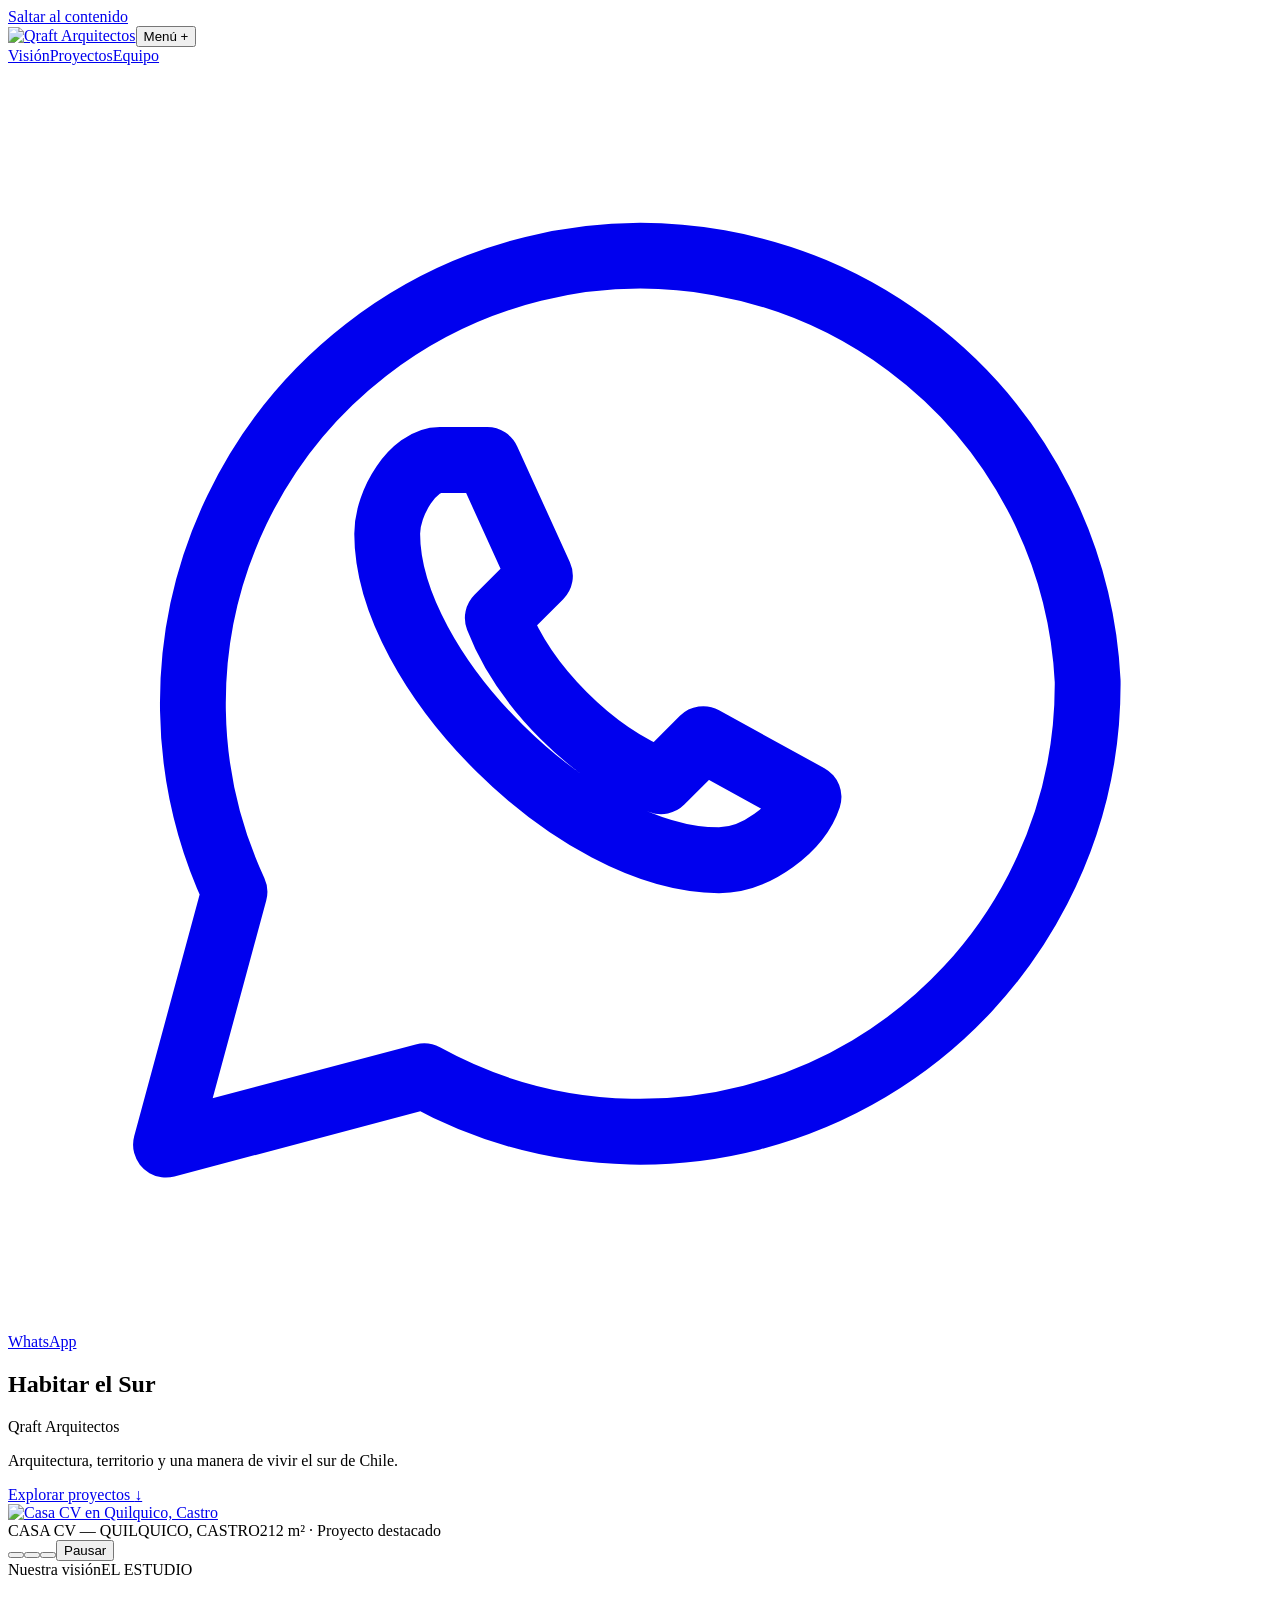
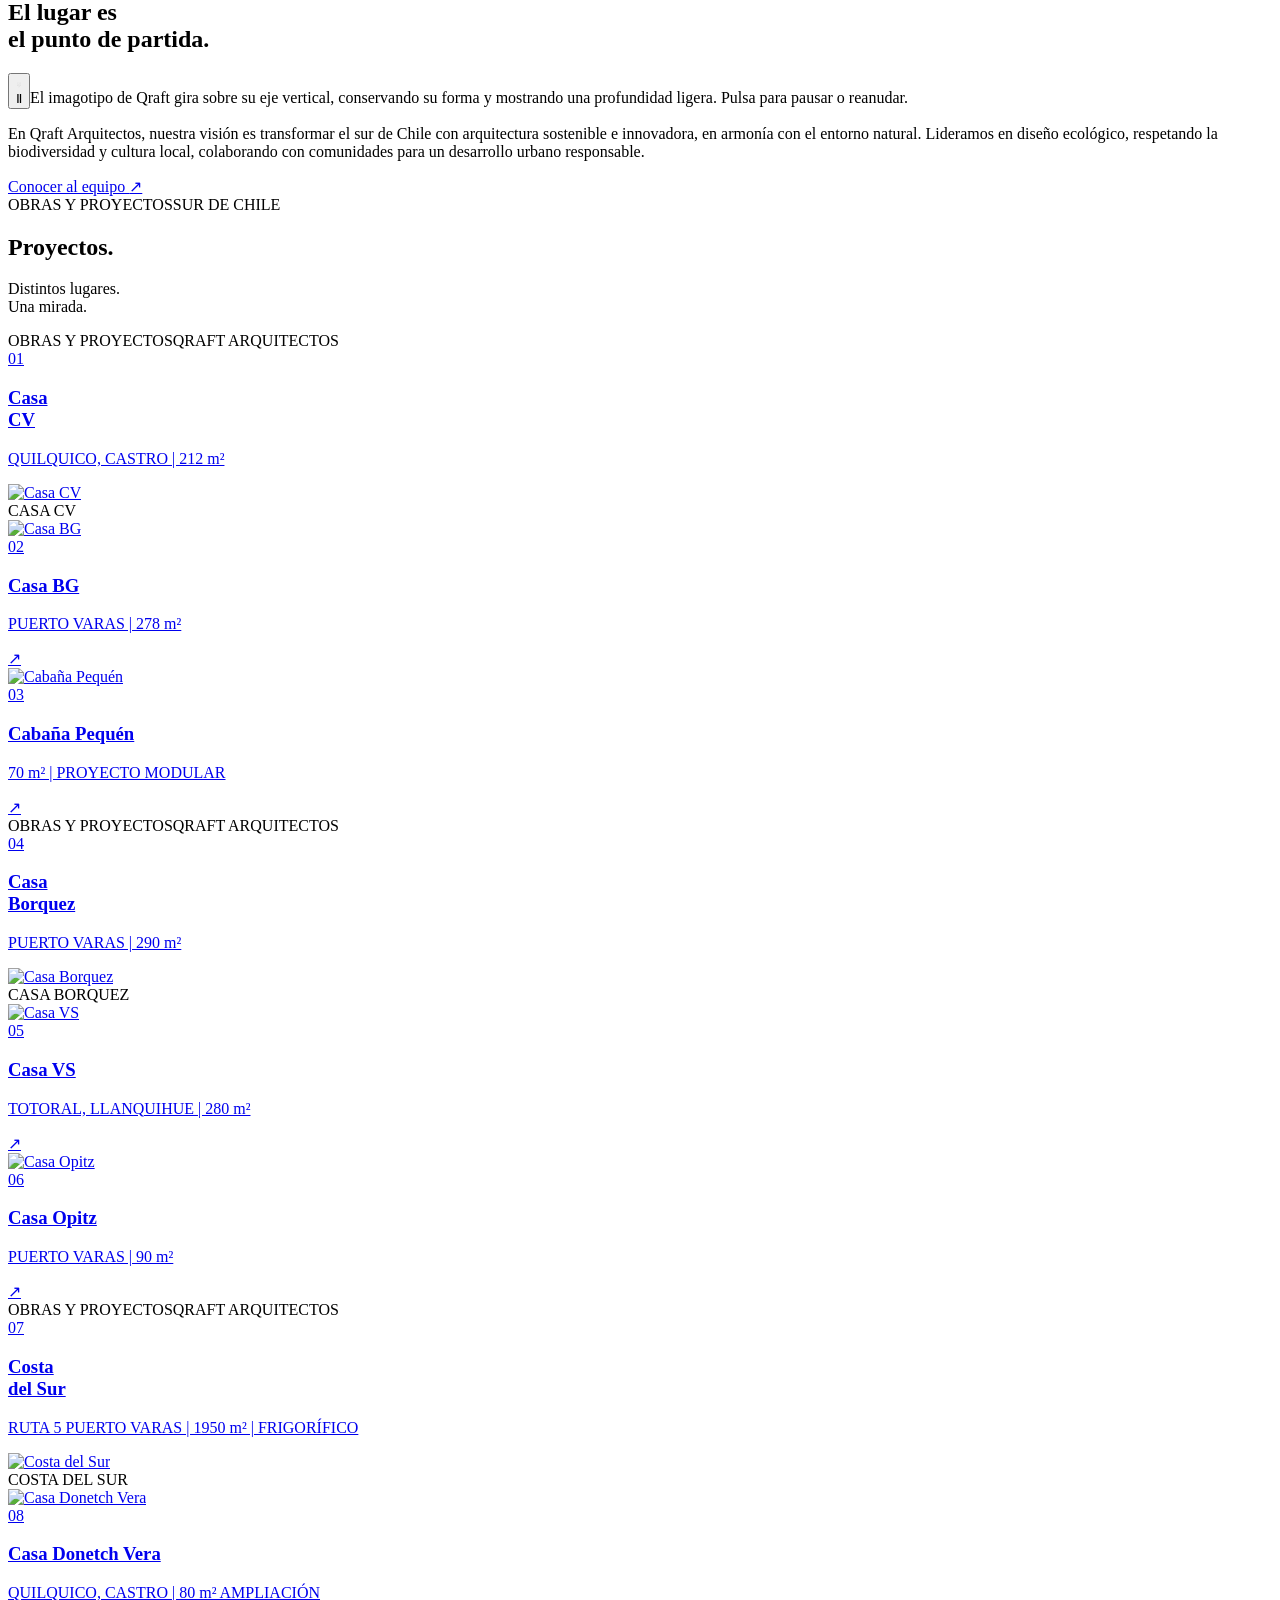
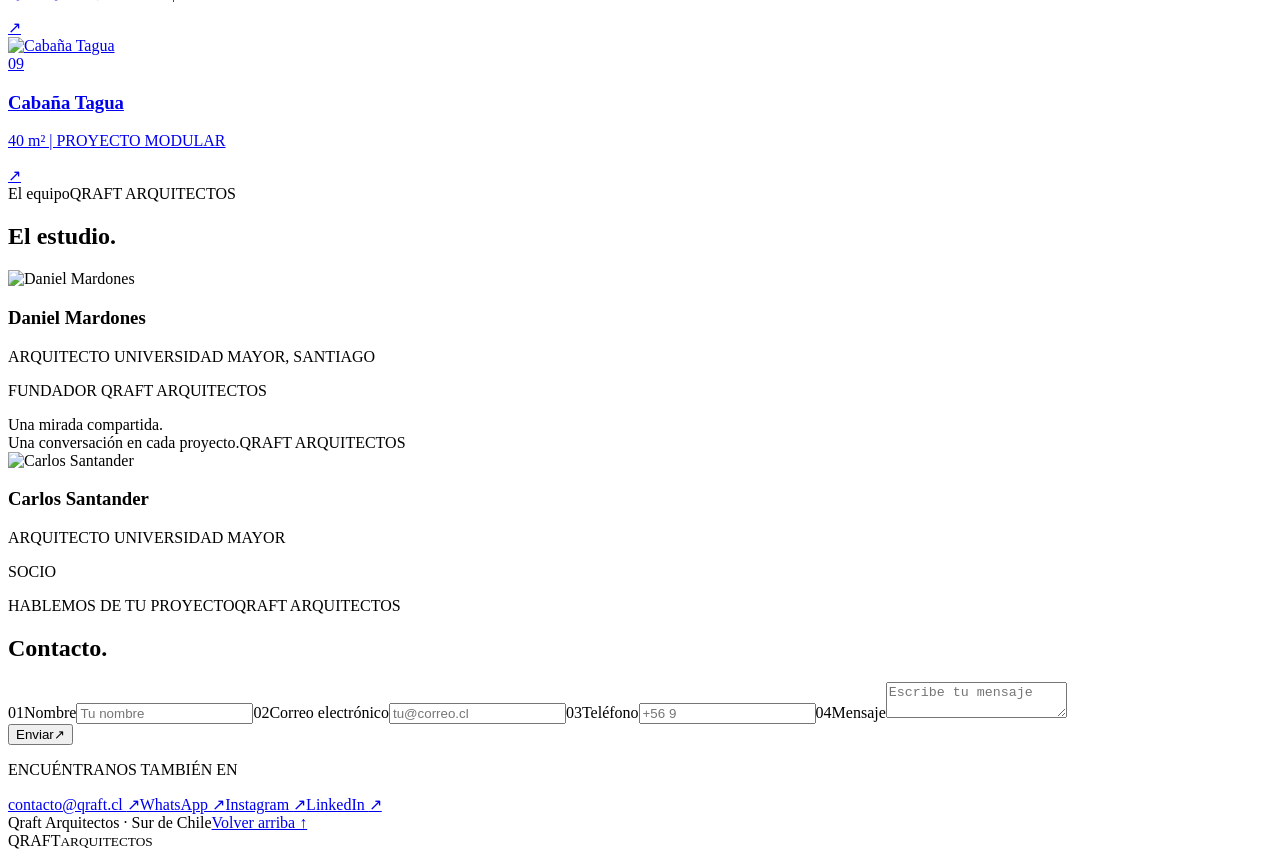
==== index.html @ a36032ec "Add files via upload" ====
<!doctype html><html lang="es" id="top"><head><meta charset="utf-8"><meta name="viewport" content="width=device-width,initial-scale=1"><meta name="description" content="Qraft Arquitectos. Proyectos de arquitectura en el sur de Chile."><title>Habitar el sur · Qraft Arquitectos</title><link rel="stylesheet" href="assets/css/base-da583eb2c0.css"><link rel="stylesheet" href="assets/css/portada-3d906241b1.css"><link rel="stylesheet" href="assets/css/layout-5ab9332de9.css"><link rel="stylesheet" href="assets/css/contacto-383570dfff.css"><link rel="stylesheet" href="assets/css/header-0db5e87b37.css"></head><body class="editorial-home"><a class="skip" href="#main">Saltar al contenido</a><header class="header"><a class="brand" href="index.html" aria-label="Qraft Arquitectos · Inicio"><img src="assets/images/qraft-arquitectos-26c0fdaafe.svg" alt="Qraft Arquitectos" width="4000" height="1065"></a><button class="menu-button" type="button" aria-expanded="false" aria-controls="main-nav">Menú +</button><nav id="main-nav" aria-label="Navegación principal"><a href="#vision">Visión</a><a href="#proyectos">Proyectos</a><a href="#equipo">Equipo</a><a class="nav-contact nav-whatsapp" href="https://wa.me/56998165445" aria-label="WhatsApp de Qraft Arquitectos"><svg viewBox="0 0 24 24" fill="none" stroke="currentColor" stroke-width="1.25" stroke-linecap="round" stroke-linejoin="round" aria-hidden="true" focusable="false"><path d="M20.5 11.7a8.5 8.5 0 0 1-12.6 7.5L3 20.5l1.3-4.8A8.5 8.5 0 1 1 20.5 11.7Z"/><path d="M8.2 7.5c-.5 0-1 .8-1 1.4 0 2.6 3.6 6.2 6.3 6.2.7 0 1.5-.6 1.7-1.2l-2-1.1-.8.8c-1.3-.5-2.6-1.8-3.1-3.1l.8-.8-1-2.2Z"/></svg><span>WhatsApp</span></a></nav></header><main id="main"><section class="hero"><div class="cover-grid"><h1 class="cover-heading">Habitar el Sur</h1><div class="cover-note"><div><span class="micro">Qraft Arquitectos</span><p>Arquitectura, territorio y una manera de vivir el sur de Chile.</p><a class="editorial-link" href="#proyectos">Explorar proyectos <span aria-hidden="true">↓</span></a></div></div><a class="cover-picture" href="casa-cv.html" aria-label="Ver Casa CV"><img src="assets/images/casa-cv-en-quilquico-castro-296b283d68.jpg" alt="Casa CV en Quilquico, Castro" width="1672" height="941"></a><div class="cover-caption"><span class="micro">CASA CV — QUILQUICO, CASTRO</span><span class="location">212 m² · Proyecto destacado</span><div class="cover-controls" role="group" aria-label="Casas destacadas"><button type="button" class="cover-select" aria-label="Mostrar Casa CV" aria-current="true"></button><button type="button" class="cover-select" aria-label="Mostrar Casa BG" aria-current="false"></button><button type="button" class="cover-select" aria-label="Mostrar Casa Borquez" aria-current="false"></button><button type="button" class="cover-pause" aria-label="Pausar o reanudar rotación de casas" aria-pressed="false">Pausar</button></div></div></div></section><section class="vision" id="vision"><div class="chapter-line micro"><span>Nuestra visión</span><span>EL ESTUDIO</span></div><h2>El lugar es<br>el punto de partida.</h2><div class="vision-essay"><button class="vision-glyph animated-mark" id="simbolo-vivo" type="button" aria-label="Pausar animación del símbolo de Qraft" aria-pressed="false" aria-describedby="living-mark-description" title="Pausar animación"><svg class="living-symbol" viewBox="-60 -60 120 120" fill="none" stroke="currentColor" stroke-width=".55" stroke-linecap="round" stroke-linejoin="round" aria-hidden="true" focusable="false"><path class="morph-line" d="M-28 -42L28 -42"/><path class="morph-line" d="M28 -42L28 14"/><path class="morph-line" d="M28 14L-28 14"/><path class="morph-line" d="M-28 14L-28 -42"/><path class="morph-line" d="M-28 14L28 -42"/><path class="morph-line" d="M0 -14L0 42"/><path class="morph-line" d="M0 42L28 14"/></svg><span class="mark-control-hint" aria-hidden="true">Ⅱ</span></button><span class="sr-only" id="living-mark-description">El imagotipo de Qraft gira sobre su eje vertical, conservando su forma y mostrando una profundidad ligera. Pulsa para pausar o reanudar.</span><div class="vision-body"><p>En Qraft Arquitectos, nuestra visión es transformar el sur de Chile con arquitectura sostenible e innovadora, en armonía con el entorno natural. Lideramos en diseño ecológico, respetando la biodiversidad y cultura local, colaborando con comunidades para un desarrollo urbano responsable.</p><a class="editorial-link" href="#equipo">Conocer al equipo <span aria-hidden="true">↗</span></a></div></div></section><section class="projects" id="proyectos"><div class="projects-masthead"><div class="micro"><span>OBRAS Y PROYECTOS</span><span>SUR DE CHILE</span></div><h2>Proyectos.</h2><p>Distintos lugares.<br>Una mirada.</p></div><article class="work-cover " id="obra-casa-cv"><div class="work-running micro"><span>OBRAS Y PROYECTOS</span><span>QRAFT ARQUITECTOS</span></div><a class="work-cover-link" href="casa-cv.html" aria-label="Ver Casa CV"><div class="work-cover-title"><span class="work-no">01</span><h3>Casa <br>CV</h3><p class="work-meta">QUILQUICO, CASTRO | 212 m²</p></div><div class="work-cover-media"><img src="assets/images/casa-cv-en-quilquico-castro-296b283d68.jpg" alt="Casa CV" loading="lazy" width="1672" height="941"></div></a><div class="work-bottom"><span>CASA CV</span></div></article><div class="work-pair"><a class="work-card" href="casa-bg.html" aria-label="Ver Casa BG"><div class="work-card-photo"><img src="assets/images/casa-bg-ac6defde51.jpg" alt="Casa BG" loading="lazy" width="1672" height="941"></div><div class="work-card-caption"><span class="work-no">02</span><div><h3>Casa BG</h3><p class="work-meta">PUERTO VARAS | 278 m²</p></div><span class="small-arrow" aria-hidden="true">↗</span></div></a><a class="work-card" href="cabana-pequen.html" aria-label="Ver Cabaña Pequén"><div class="work-card-photo"><img src="assets/images/cabana-pequen-5a99ea3101.jpg" alt="Cabaña Pequén" loading="lazy" width="1672" height="941"></div><div class="work-card-caption"><span class="work-no">03</span><div><h3>Cabaña Pequén</h3><p class="work-meta">70 m² | PROYECTO MODULAR</p></div><span class="small-arrow" aria-hidden="true">↗</span></div></a></div><article class="work-cover blue" id="obra-casa-borquez"><div class="work-running micro"><span>OBRAS Y PROYECTOS</span><span>QRAFT ARQUITECTOS</span></div><a class="work-cover-link" href="casa-borquez.html" aria-label="Ver Casa Borquez"><div class="work-cover-title"><span class="work-no">04</span><h3>Casa <br>Borquez</h3><p class="work-meta">PUERTO VARAS | 290 m²</p></div><div class="work-cover-media"><img src="assets/images/casa-borquez-312e8eab82.png" alt="Casa Borquez" loading="lazy" width="1672" height="941"></div></a><div class="work-bottom"><span>CASA BORQUEZ</span></div></article><div class="work-pair reverse"><a class="work-card" href="casa-vs.html" aria-label="Ver Casa VS"><div class="work-card-photo"><img src="assets/images/casa-vs-7a3cc521cc.jpg" alt="Casa VS" loading="lazy" width="1672" height="941"></div><div class="work-card-caption"><span class="work-no">05</span><div><h3>Casa VS</h3><p class="work-meta">TOTORAL, LLANQUIHUE | 280 m²</p></div><span class="small-arrow" aria-hidden="true">↗</span></div></a><a class="work-card" href="casa-opitz.html" aria-label="Ver Casa Opitz"><div class="work-card-photo"><img src="assets/images/casa-opitz-d2cd58a1c1.jpg" alt="Casa Opitz" loading="lazy" width="1672" height="941"></div><div class="work-card-caption"><span class="work-no">06</span><div><h3>Casa Opitz</h3><p class="work-meta">PUERTO VARAS | 90 m²</p></div><span class="small-arrow" aria-hidden="true">↗</span></div></a></div><article class="work-cover industrial" id="obra-costa-del-sur"><div class="work-running micro"><span>OBRAS Y PROYECTOS</span><span>QRAFT ARQUITECTOS</span></div><a class="work-cover-link" href="costa-del-sur.html" aria-label="Ver Costa del Sur"><div class="work-cover-title"><span class="work-no">07</span><h3>Costa <br>del Sur</h3><p class="work-meta">RUTA 5 PUERTO VARAS | 1950 m² | FRIGORÍFICO</p></div><div class="work-cover-media"><img src="assets/images/costa-del-sur-a62d17e5ae.jpg" alt="Costa del Sur" loading="lazy" width="1672" height="941"></div></a><div class="work-bottom"><span>COSTA DEL SUR</span></div></article><div class="work-pair"><a class="work-card" href="casa-donetch-vera.html" aria-label="Ver Casa Donetch Vera"><div class="work-card-photo"><img src="assets/images/casa-donetch-vera-3a04247f38.jpg" alt="Casa Donetch Vera" loading="lazy" width="1672" height="941"></div><div class="work-card-caption"><span class="work-no">08</span><div><h3>Casa Donetch Vera</h3><p class="work-meta">QUILQUICO, CASTRO | 80 m² AMPLIACIÓN</p></div><span class="small-arrow" aria-hidden="true">↗</span></div></a><a class="work-card" href="cabana-tagua.html" aria-label="Ver Cabaña Tagua"><div class="work-card-photo"><img src="assets/images/cabana-tagua-e24670f966.jpg" alt="Cabaña Tagua" loading="lazy" width="1672" height="941"></div><div class="work-card-caption"><span class="work-no">09</span><div><h3>Cabaña Tagua</h3><p class="work-meta">40 m² | PROYECTO MODULAR</p></div><span class="small-arrow" aria-hidden="true">↗</span></div></a></div></section><section class="team" id="equipo"><div class="chapter-line micro"><span>El equipo</span><span>QRAFT ARQUITECTOS</span></div><h2>El estudio.</h2><div class="team-spread"><article class="person reveal"><img src="assets/images/daniel-mardones-39e5d4b2fd.png" alt="Daniel Mardones" loading="lazy" width="768" height="768"><h3>Daniel Mardones</h3><p>ARQUITECTO UNIVERSIDAD MAYOR, SANTIAGO</p><p class="role">FUNDADOR QRAFT ARQUITECTOS</p></article><div class="team-statement">Una mirada compartida.<br>Una conversación en cada proyecto.<span class="micro">QRAFT ARQUITECTOS</span></div><article class="person reveal"><img src="assets/images/carlos-santander-d909f7f5ba.jpg" alt="Carlos Santander" loading="lazy" width="3840" height="3073"><h3>Carlos Santander</h3><p>ARQUITECTO UNIVERSIDAD MAYOR</p><p class="role">SOCIO</p></article></div></section><section class="contact" id="contacto"><div class="wrap"><div class="contact-top"><span>HABLEMOS DE TU PROYECTO</span><span>QRAFT ARQUITECTOS</span></div><div class="contact-grid"><h2>Contacto.</h2><form aria-label="Contacto"><label for="nombre"><span class="field-number" aria-hidden="true">01</span><span class="field-body">Nombre<input id="nombre" name="nombre" type="text" placeholder="Tu nombre" autocomplete="name" required></span></label><label for="email"><span class="field-number" aria-hidden="true">02</span><span class="field-body">Correo electrónico<input id="email" name="email" type="email" placeholder="tu@correo.cl" autocomplete="email" required></span></label><label for="telefono"><span class="field-number" aria-hidden="true">03</span><span class="field-body">Teléfono<input id="telefono" name="telefono" type="tel" placeholder="+56 9" autocomplete="tel"></span></label><label for="mensaje"><span class="field-number" aria-hidden="true">04</span><span class="field-body">Mensaje<textarea id="mensaje" name="mensaje" placeholder="Escribe tu mensaje" required></textarea></span></label><div class="action"><span class="send-rule" aria-hidden="true"></span><button type="submit"><span>Enviar</span><span aria-hidden="true">↗</span></button></div><p class="form-status" role="status"></p></form><aside class="contact-aside"><p class="aside-label">ENCUÉNTRANOS TAMBIÉN EN</p><nav class="channels" aria-label="Canales de contacto"><a href="mailto:contacto@qraft.cl">contacto@qraft.cl <span aria-hidden="true">↗</span></a><a href="https://wa.me/56998165445">WhatsApp <span aria-hidden="true">↗</span></a><a href="https://instagram.com/qraft_arquitectos/">Instagram <span aria-hidden="true">↗</span></a><a href="https://linkedin.com/in/qraftarquitectos/">LinkedIn <span aria-hidden="true">↗</span></a></nav></aside></div></div></section></main><footer class="footer"><div class="footer-line"><span>Qraft Arquitectos · Sur de Chile</span><a href="#top">Volver arriba ↑</a></div><div class="footer-word" aria-hidden="true">QRAFT<small>ARQUITECTOS</small></div></footer><script src="assets/js/sitio-80e57de233.js"></script><script src="assets/js/imagotipo-1d2755b8b0.js"></script><script src="assets/js/portada-c53b799c7f.js"></script><script src="assets/js/scroll-proyectos-39c7907552.js"></script><script src="assets/js/header-da12762636.js"></script></body></html>
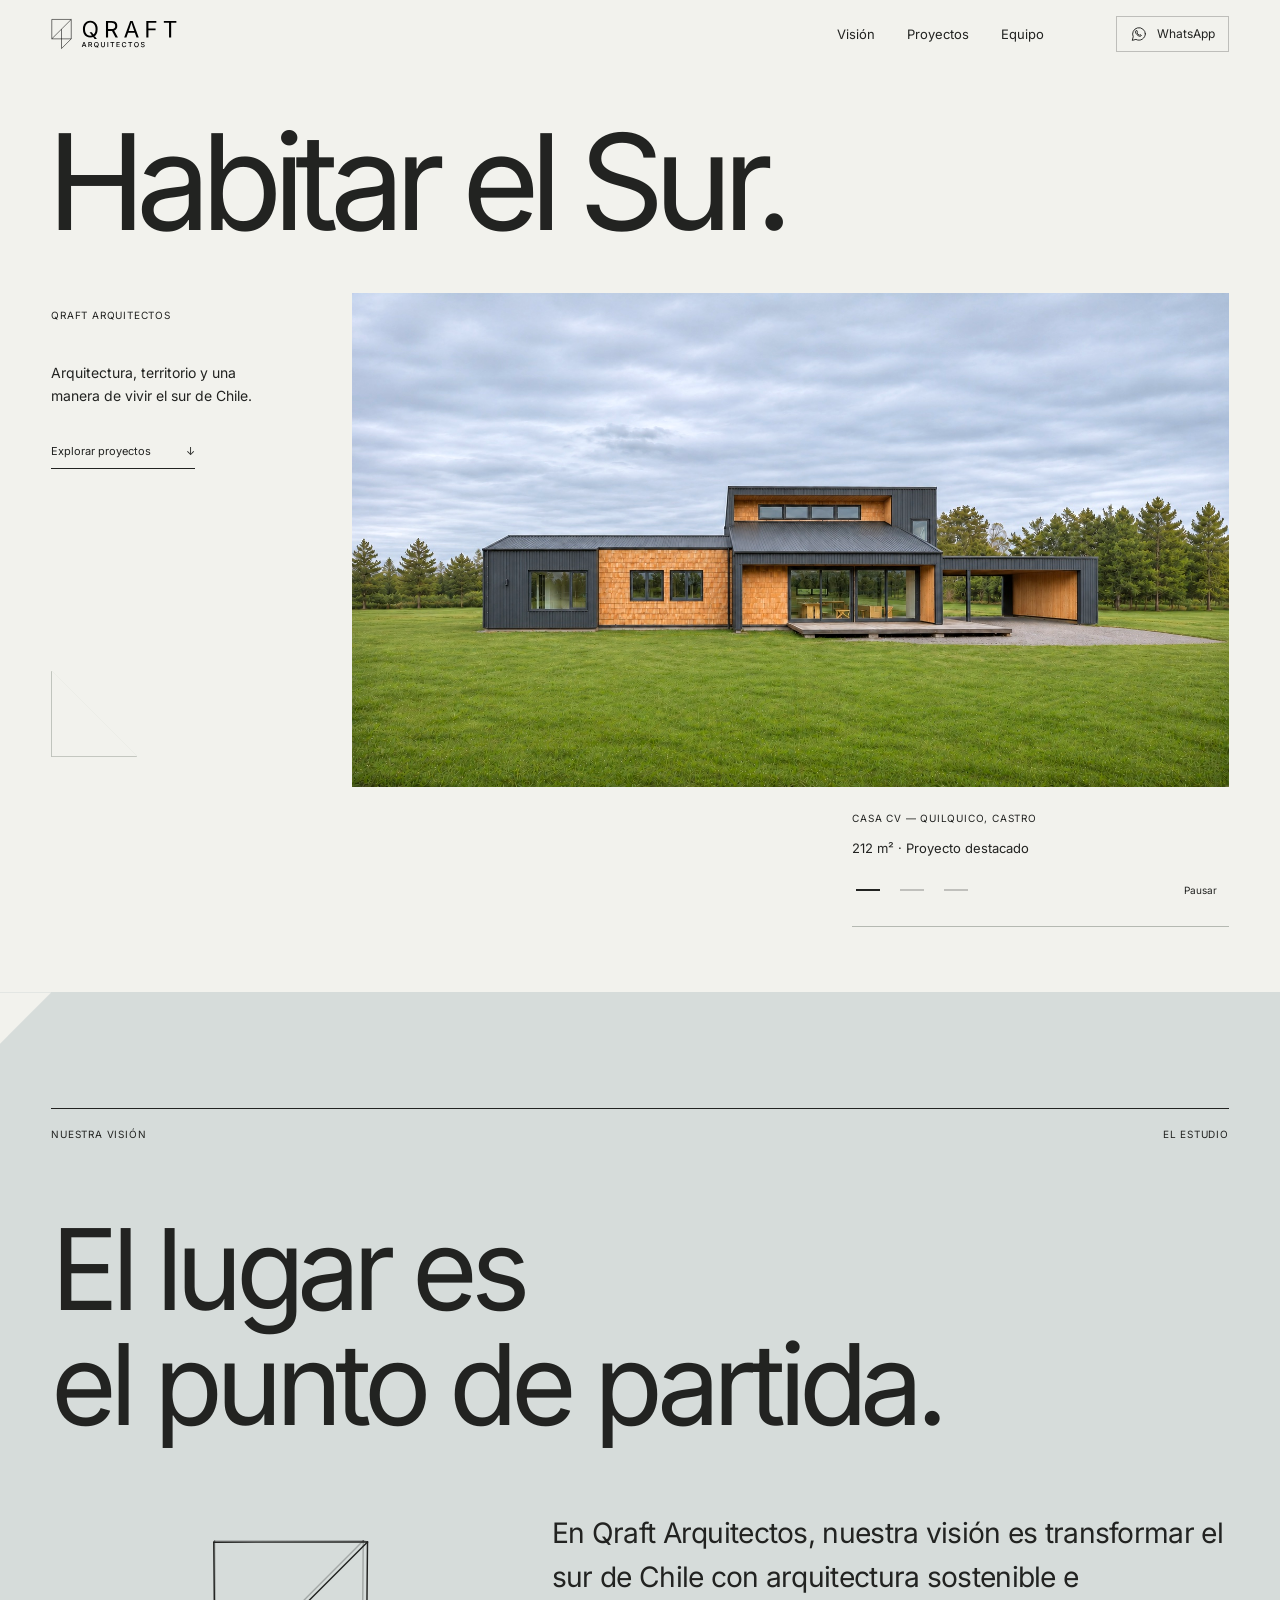
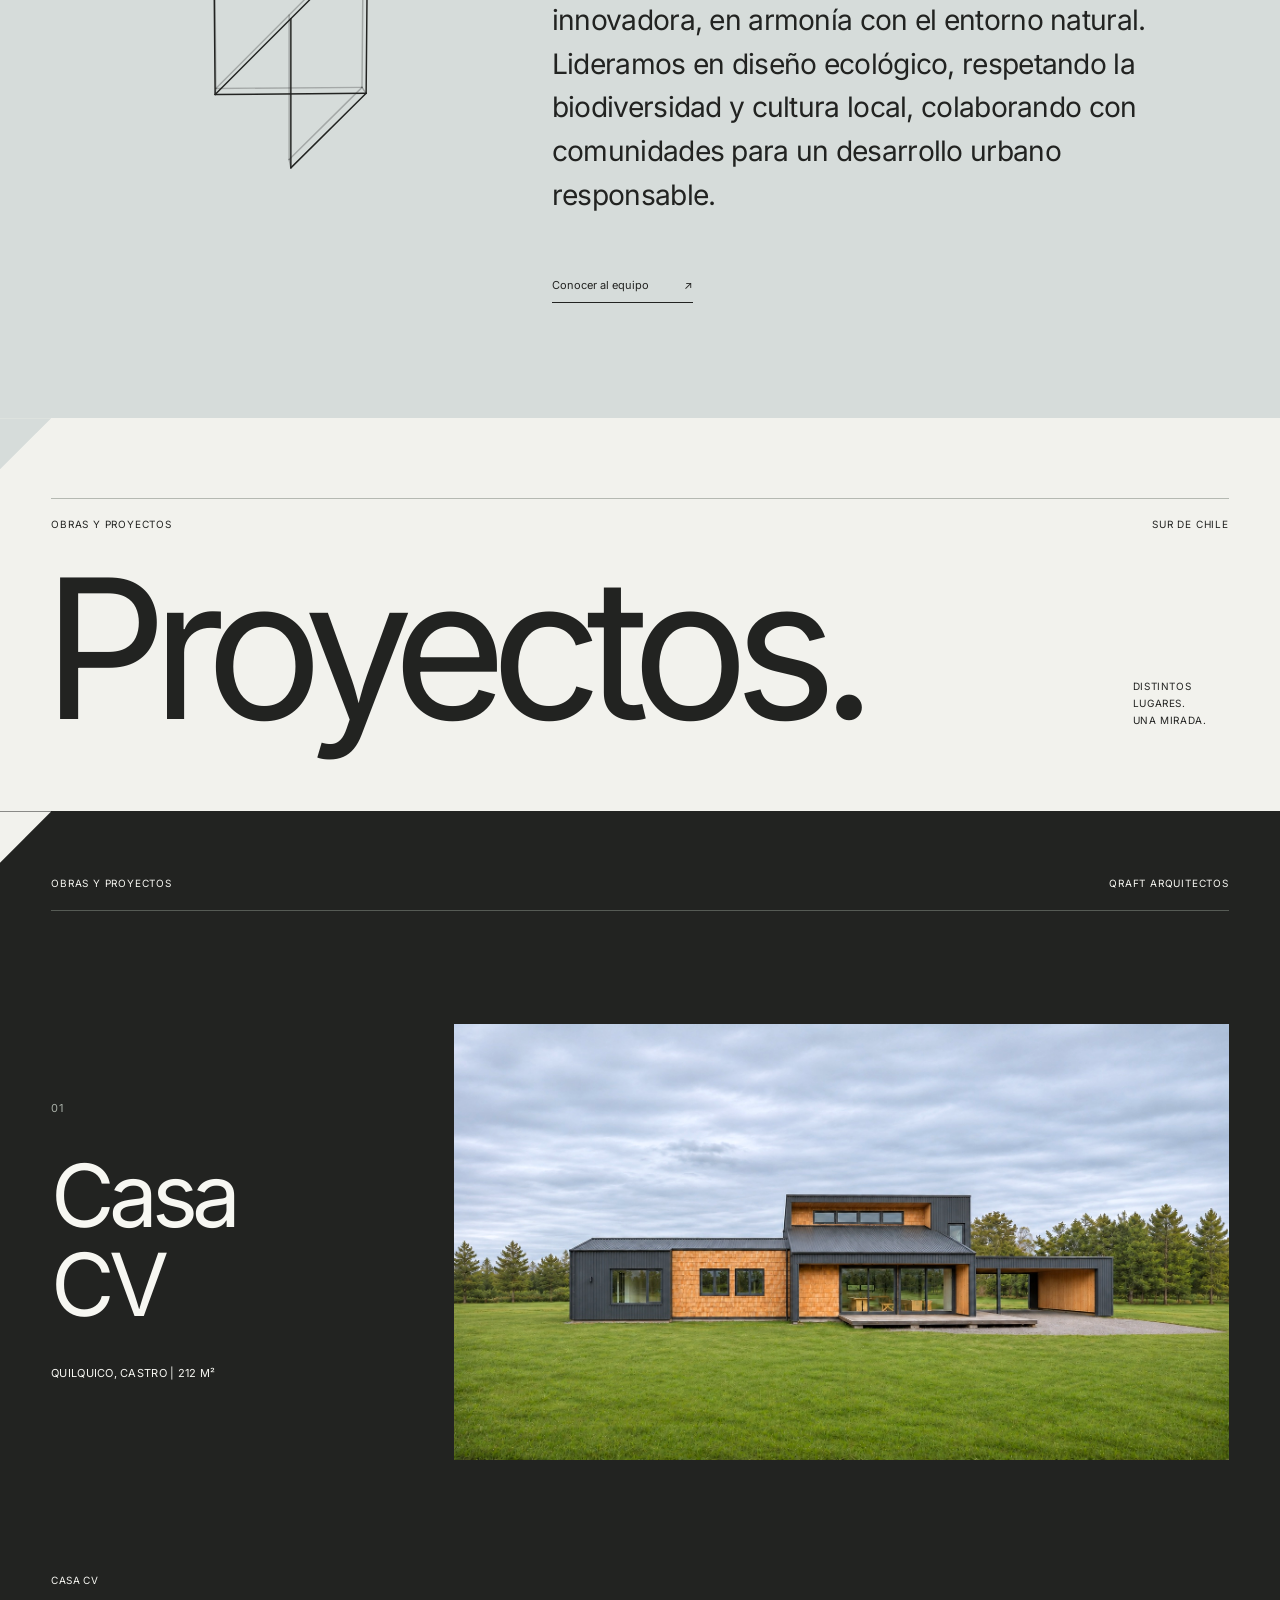
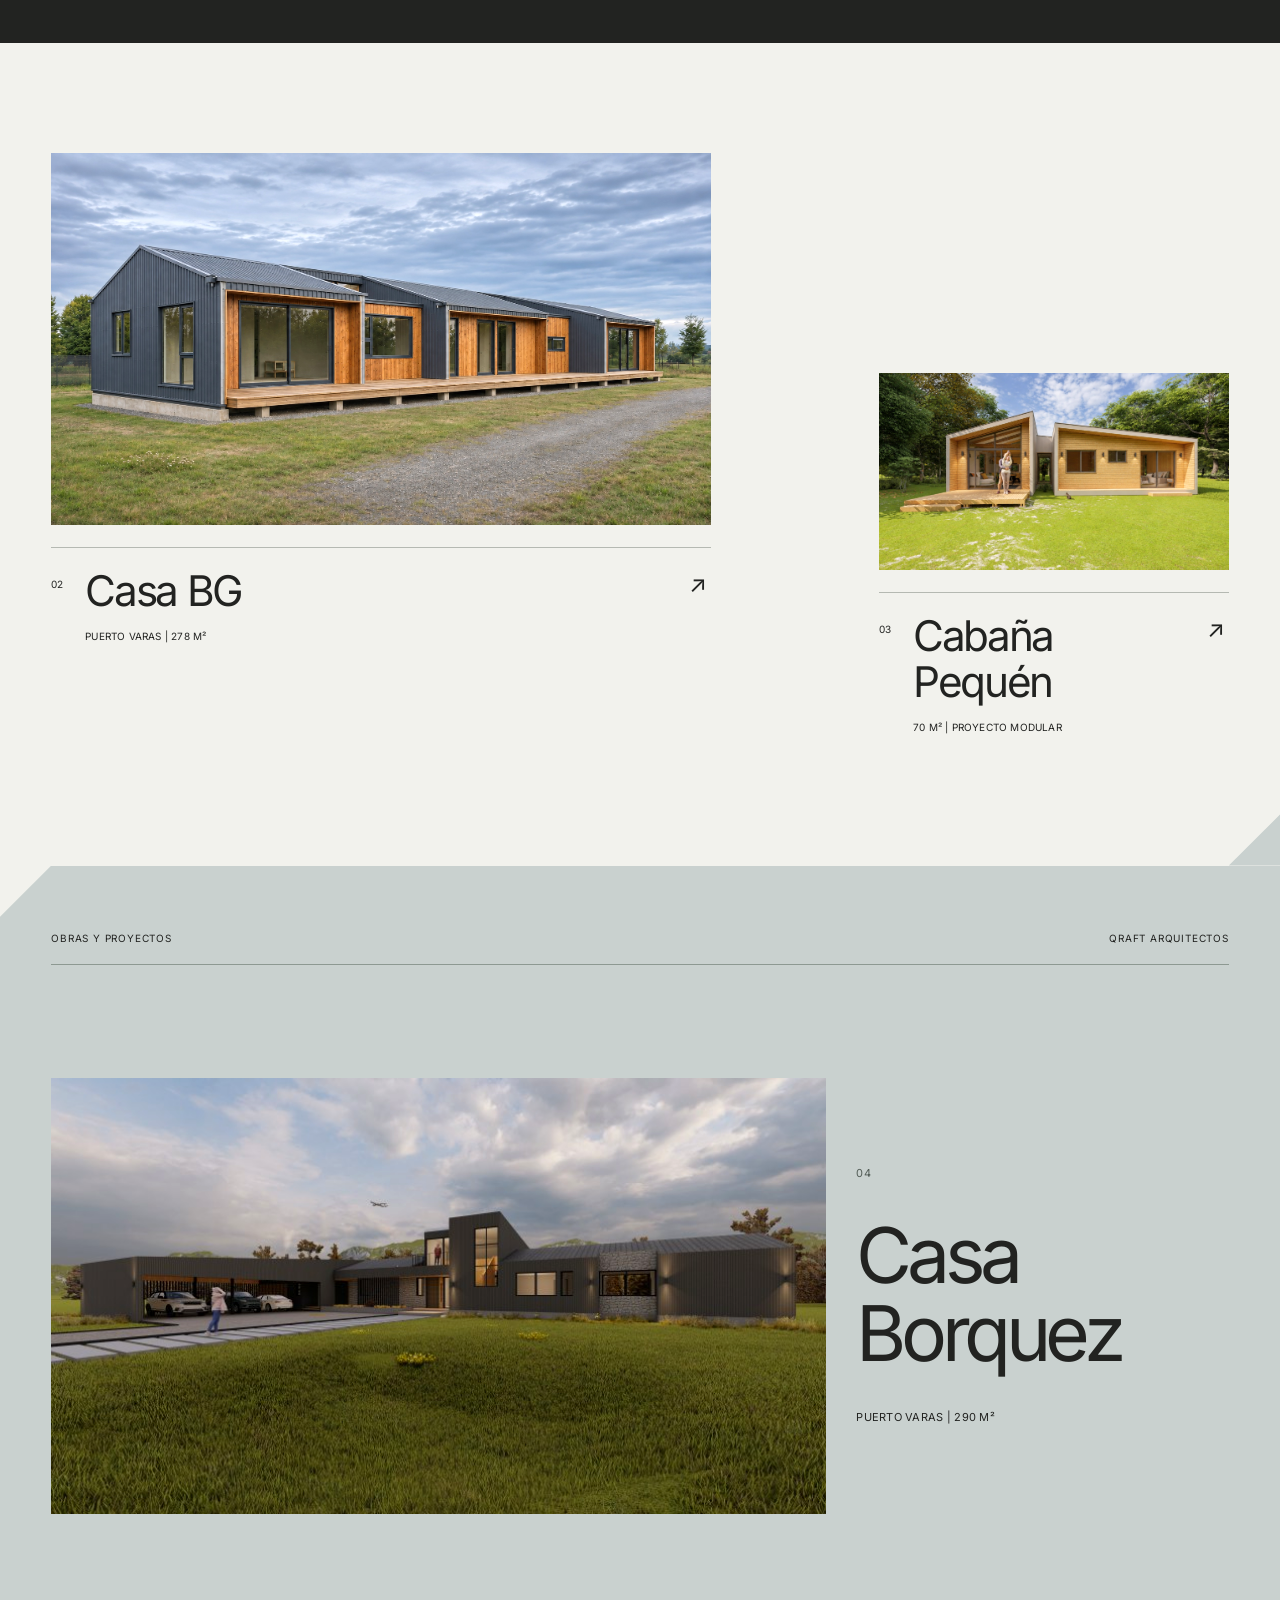
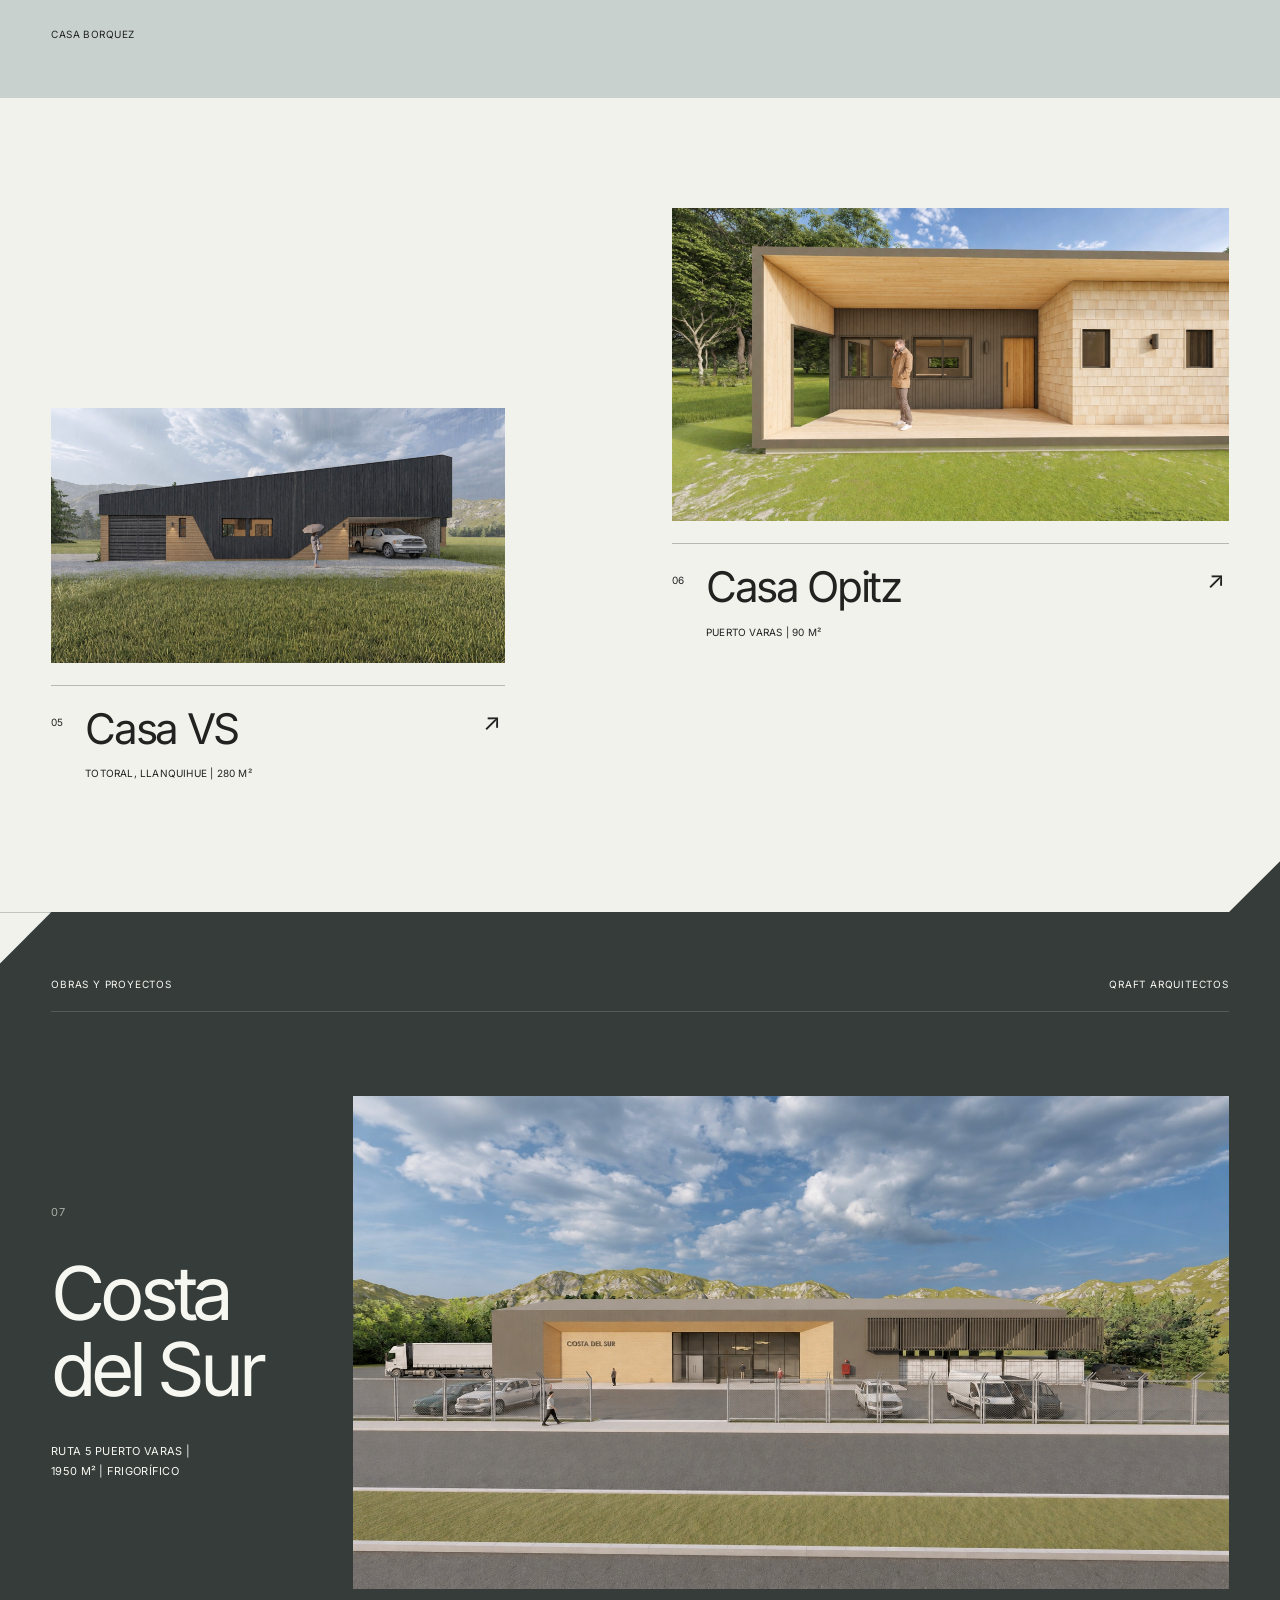
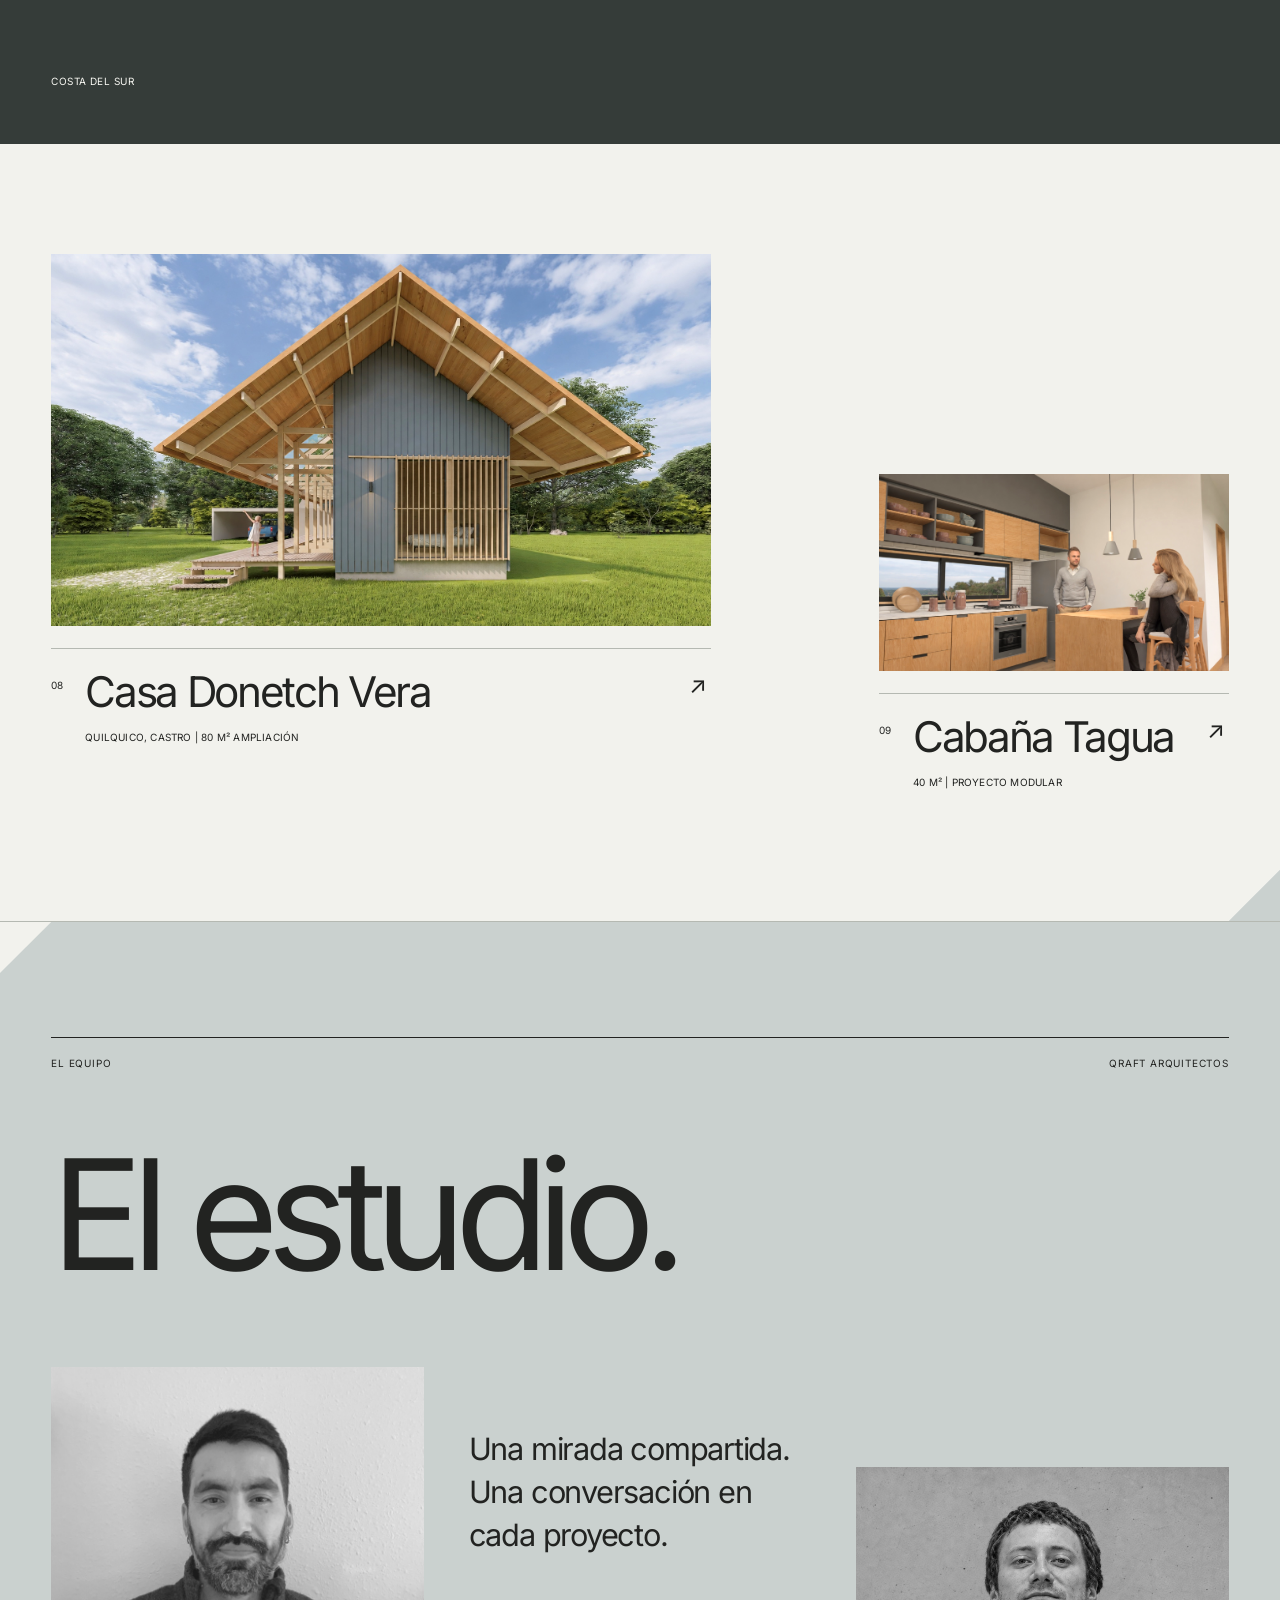
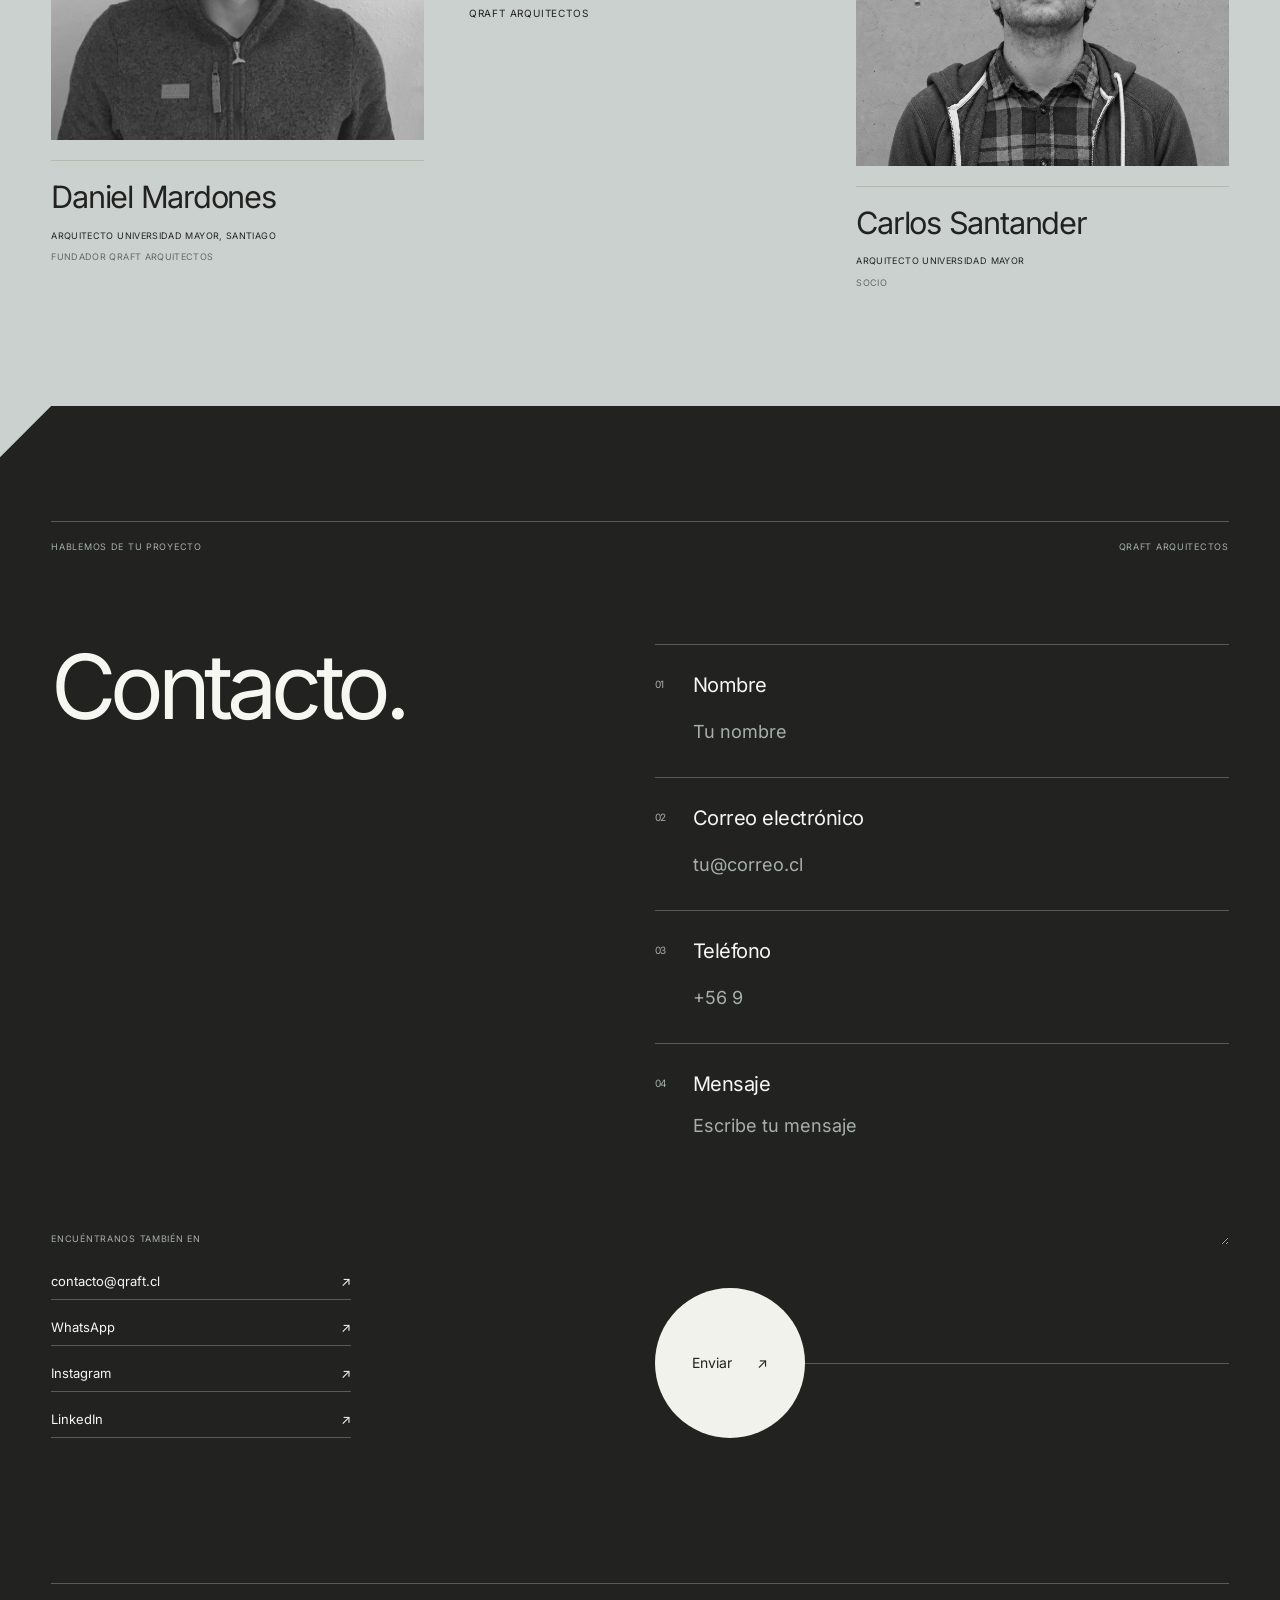
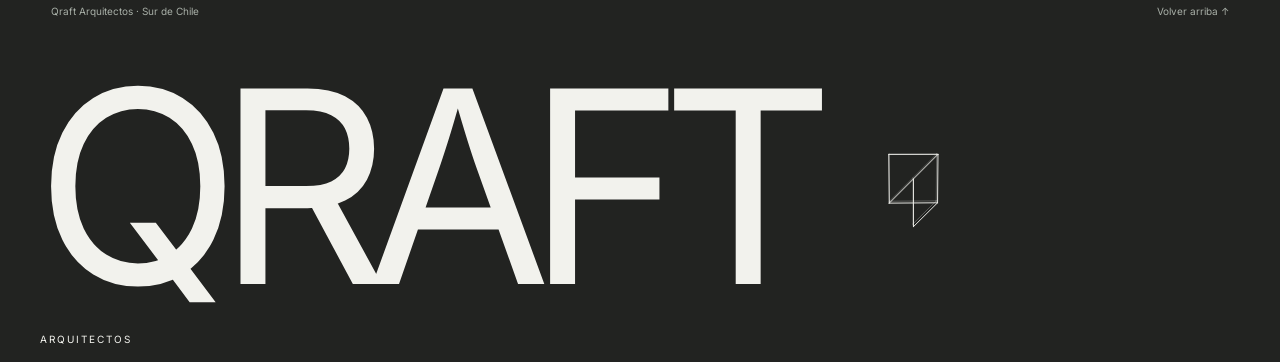
==== commit ac49c3ff: "Actualiza Qraft a la versión 34 con cierre animado Incluye los ajustes de portada, proyectos, contac" ====
--- a/index.html
+++ b/index.html
@@ -1 +1,54 @@
-<!doctype html><html lang="es" id="top"><head><meta charset="utf-8"><meta name="viewport" content="width=device-width,initial-scale=1"><meta name="description" content="Qraft Arquitectos. Proyectos de arquitectura en el sur de Chile."><title>Habitar el sur · Qraft Arquitectos</title><link rel="stylesheet" href="assets/css/base-da583eb2c0.css"><link rel="stylesheet" href="assets/css/portada-3d906241b1.css"><link rel="stylesheet" href="assets/css/layout-5ab9332de9.css"><link rel="stylesheet" href="assets/css/contacto-383570dfff.css"><link rel="stylesheet" href="assets/css/header-0db5e87b37.css"></head><body class="editorial-home"><a class="skip" href="#main">Saltar al contenido</a><header class="header"><a class="brand" href="index.html" aria-label="Qraft Arquitectos · Inicio"><img src="assets/images/qraft-arquitectos-26c0fdaafe.svg" alt="Qraft Arquitectos" width="4000" height="1065"></a><button class="menu-button" type="button" aria-expanded="false" aria-controls="main-nav">Menú +</button><nav id="main-nav" aria-label="Navegación principal"><a href="#vision">Visión</a><a href="#proyectos">Proyectos</a><a href="#equipo">Equipo</a><a class="nav-contact nav-whatsapp" href="https://wa.me/56998165445" aria-label="WhatsApp de Qraft Arquitectos"><svg viewBox="0 0 24 24" fill="none" stroke="currentColor" stroke-width="1.25" stroke-linecap="round" stroke-linejoin="round" aria-hidden="true" focusable="false"><path d="M20.5 11.7a8.5 8.5 0 0 1-12.6 7.5L3 20.5l1.3-4.8A8.5 8.5 0 1 1 20.5 11.7Z"/><path d="M8.2 7.5c-.5 0-1 .8-1 1.4 0 2.6 3.6 6.2 6.3 6.2.7 0 1.5-.6 1.7-1.2l-2-1.1-.8.8c-1.3-.5-2.6-1.8-3.1-3.1l.8-.8-1-2.2Z"/></svg><span>WhatsApp</span></a></nav></header><main id="main"><section class="hero"><div class="cover-grid"><h1 class="cover-heading">Habitar el Sur</h1><div class="cover-note"><div><span class="micro">Qraft Arquitectos</span><p>Arquitectura, territorio y una manera de vivir el sur de Chile.</p><a class="editorial-link" href="#proyectos">Explorar proyectos <span aria-hidden="true">↓</span></a></div></div><a class="cover-picture" href="casa-cv.html" aria-label="Ver Casa CV"><img src="assets/images/casa-cv-en-quilquico-castro-296b283d68.jpg" alt="Casa CV en Quilquico, Castro" width="1672" height="941"></a><div class="cover-caption"><span class="micro">CASA CV — QUILQUICO, CASTRO</span><span class="location">212 m² · Proyecto destacado</span><div class="cover-controls" role="group" aria-label="Casas destacadas"><button type="button" class="cover-select" aria-label="Mostrar Casa CV" aria-current="true"></button><button type="button" class="cover-select" aria-label="Mostrar Casa BG" aria-current="false"></button><button type="button" class="cover-select" aria-label="Mostrar Casa Borquez" aria-current="false"></button><button type="button" class="cover-pause" aria-label="Pausar o reanudar rotación de casas" aria-pressed="false">Pausar</button></div></div></div></section><section class="vision" id="vision"><div class="chapter-line micro"><span>Nuestra visión</span><span>EL ESTUDIO</span></div><h2>El lugar es<br>el punto de partida.</h2><div class="vision-essay"><button class="vision-glyph animated-mark" id="simbolo-vivo" type="button" aria-label="Pausar animación del símbolo de Qraft" aria-pressed="false" aria-describedby="living-mark-description" title="Pausar animación"><svg class="living-symbol" viewBox="-60 -60 120 120" fill="none" stroke="currentColor" stroke-width=".55" stroke-linecap="round" stroke-linejoin="round" aria-hidden="true" focusable="false"><path class="morph-line" d="M-28 -42L28 -42"/><path class="morph-line" d="M28 -42L28 14"/><path class="morph-line" d="M28 14L-28 14"/><path class="morph-line" d="M-28 14L-28 -42"/><path class="morph-line" d="M-28 14L28 -42"/><path class="morph-line" d="M0 -14L0 42"/><path class="morph-line" d="M0 42L28 14"/></svg><span class="mark-control-hint" aria-hidden="true">Ⅱ</span></button><span class="sr-only" id="living-mark-description">El imagotipo de Qraft gira sobre su eje vertical, conservando su forma y mostrando una profundidad ligera. Pulsa para pausar o reanudar.</span><div class="vision-body"><p>En Qraft Arquitectos, nuestra visión es transformar el sur de Chile con arquitectura sostenible e innovadora, en armonía con el entorno natural. Lideramos en diseño ecológico, respetando la biodiversidad y cultura local, colaborando con comunidades para un desarrollo urbano responsable.</p><a class="editorial-link" href="#equipo">Conocer al equipo <span aria-hidden="true">↗</span></a></div></div></section><section class="projects" id="proyectos"><div class="projects-masthead"><div class="micro"><span>OBRAS Y PROYECTOS</span><span>SUR DE CHILE</span></div><h2>Proyectos.</h2><p>Distintos lugares.<br>Una mirada.</p></div><article class="work-cover " id="obra-casa-cv"><div class="work-running micro"><span>OBRAS Y PROYECTOS</span><span>QRAFT ARQUITECTOS</span></div><a class="work-cover-link" href="casa-cv.html" aria-label="Ver Casa CV"><div class="work-cover-title"><span class="work-no">01</span><h3>Casa <br>CV</h3><p class="work-meta">QUILQUICO, CASTRO | 212 m²</p></div><div class="work-cover-media"><img src="assets/images/casa-cv-en-quilquico-castro-296b283d68.jpg" alt="Casa CV" loading="lazy" width="1672" height="941"></div></a><div class="work-bottom"><span>CASA CV</span></div></article><div class="work-pair"><a class="work-card" href="casa-bg.html" aria-label="Ver Casa BG"><div class="work-card-photo"><img src="assets/images/casa-bg-ac6defde51.jpg" alt="Casa BG" loading="lazy" width="1672" height="941"></div><div class="work-card-caption"><span class="work-no">02</span><div><h3>Casa BG</h3><p class="work-meta">PUERTO VARAS | 278 m²</p></div><span class="small-arrow" aria-hidden="true">↗</span></div></a><a class="work-card" href="cabana-pequen.html" aria-label="Ver Cabaña Pequén"><div class="work-card-photo"><img src="assets/images/cabana-pequen-5a99ea3101.jpg" alt="Cabaña Pequén" loading="lazy" width="1672" height="941"></div><div class="work-card-caption"><span class="work-no">03</span><div><h3>Cabaña Pequén</h3><p class="work-meta">70 m² | PROYECTO MODULAR</p></div><span class="small-arrow" aria-hidden="true">↗</span></div></a></div><article class="work-cover blue" id="obra-casa-borquez"><div class="work-running micro"><span>OBRAS Y PROYECTOS</span><span>QRAFT ARQUITECTOS</span></div><a class="work-cover-link" href="casa-borquez.html" aria-label="Ver Casa Borquez"><div class="work-cover-title"><span class="work-no">04</span><h3>Casa <br>Borquez</h3><p class="work-meta">PUERTO VARAS | 290 m²</p></div><div class="work-cover-media"><img src="assets/images/casa-borquez-312e8eab82.png" alt="Casa Borquez" loading="lazy" width="1672" height="941"></div></a><div class="work-bottom"><span>CASA BORQUEZ</span></div></article><div class="work-pair reverse"><a class="work-card" href="casa-vs.html" aria-label="Ver Casa VS"><div class="work-card-photo"><img src="assets/images/casa-vs-7a3cc521cc.jpg" alt="Casa VS" loading="lazy" width="1672" height="941"></div><div class="work-card-caption"><span class="work-no">05</span><div><h3>Casa VS</h3><p class="work-meta">TOTORAL, LLANQUIHUE | 280 m²</p></div><span class="small-arrow" aria-hidden="true">↗</span></div></a><a class="work-card" href="casa-opitz.html" aria-label="Ver Casa Opitz"><div class="work-card-photo"><img src="assets/images/casa-opitz-d2cd58a1c1.jpg" alt="Casa Opitz" loading="lazy" width="1672" height="941"></div><div class="work-card-caption"><span class="work-no">06</span><div><h3>Casa Opitz</h3><p class="work-meta">PUERTO VARAS | 90 m²</p></div><span class="small-arrow" aria-hidden="true">↗</span></div></a></div><article class="work-cover industrial" id="obra-costa-del-sur"><div class="work-running micro"><span>OBRAS Y PROYECTOS</span><span>QRAFT ARQUITECTOS</span></div><a class="work-cover-link" href="costa-del-sur.html" aria-label="Ver Costa del Sur"><div class="work-cover-title"><span class="work-no">07</span><h3>Costa <br>del Sur</h3><p class="work-meta">RUTA 5 PUERTO VARAS | 1950 m² | FRIGORÍFICO</p></div><div class="work-cover-media"><img src="assets/images/costa-del-sur-a62d17e5ae.jpg" alt="Costa del Sur" loading="lazy" width="1672" height="941"></div></a><div class="work-bottom"><span>COSTA DEL SUR</span></div></article><div class="work-pair"><a class="work-card" href="casa-donetch-vera.html" aria-label="Ver Casa Donetch Vera"><div class="work-card-photo"><img src="assets/images/casa-donetch-vera-3a04247f38.jpg" alt="Casa Donetch Vera" loading="lazy" width="1672" height="941"></div><div class="work-card-caption"><span class="work-no">08</span><div><h3>Casa Donetch Vera</h3><p class="work-meta">QUILQUICO, CASTRO | 80 m² AMPLIACIÓN</p></div><span class="small-arrow" aria-hidden="true">↗</span></div></a><a class="work-card" href="cabana-tagua.html" aria-label="Ver Cabaña Tagua"><div class="work-card-photo"><img src="assets/images/cabana-tagua-e24670f966.jpg" alt="Cabaña Tagua" loading="lazy" width="1672" height="941"></div><div class="work-card-caption"><span class="work-no">09</span><div><h3>Cabaña Tagua</h3><p class="work-meta">40 m² | PROYECTO MODULAR</p></div><span class="small-arrow" aria-hidden="true">↗</span></div></a></div></section><section class="team" id="equipo"><div class="chapter-line micro"><span>El equipo</span><span>QRAFT ARQUITECTOS</span></div><h2>El estudio.</h2><div class="team-spread"><article class="person reveal"><img src="assets/images/daniel-mardones-39e5d4b2fd.png" alt="Daniel Mardones" loading="lazy" width="768" height="768"><h3>Daniel Mardones</h3><p>ARQUITECTO UNIVERSIDAD MAYOR, SANTIAGO</p><p class="role">FUNDADOR QRAFT ARQUITECTOS</p></article><div class="team-statement">Una mirada compartida.<br>Una conversación en cada proyecto.<span class="micro">QRAFT ARQUITECTOS</span></div><article class="person reveal"><img src="assets/images/carlos-santander-d909f7f5ba.jpg" alt="Carlos Santander" loading="lazy" width="3840" height="3073"><h3>Carlos Santander</h3><p>ARQUITECTO UNIVERSIDAD MAYOR</p><p class="role">SOCIO</p></article></div></section><section class="contact" id="contacto"><div class="wrap"><div class="contact-top"><span>HABLEMOS DE TU PROYECTO</span><span>QRAFT ARQUITECTOS</span></div><div class="contact-grid"><h2>Contacto.</h2><form aria-label="Contacto"><label for="nombre"><span class="field-number" aria-hidden="true">01</span><span class="field-body">Nombre<input id="nombre" name="nombre" type="text" placeholder="Tu nombre" autocomplete="name" required></span></label><label for="email"><span class="field-number" aria-hidden="true">02</span><span class="field-body">Correo electrónico<input id="email" name="email" type="email" placeholder="tu@correo.cl" autocomplete="email" required></span></label><label for="telefono"><span class="field-number" aria-hidden="true">03</span><span class="field-body">Teléfono<input id="telefono" name="telefono" type="tel" placeholder="+56 9" autocomplete="tel"></span></label><label for="mensaje"><span class="field-number" aria-hidden="true">04</span><span class="field-body">Mensaje<textarea id="mensaje" name="mensaje" placeholder="Escribe tu mensaje" required></textarea></span></label><div class="action"><span class="send-rule" aria-hidden="true"></span><button type="submit"><span>Enviar</span><span aria-hidden="true">↗</span></button></div><p class="form-status" role="status"></p></form><aside class="contact-aside"><p class="aside-label">ENCUÉNTRANOS TAMBIÉN EN</p><nav class="channels" aria-label="Canales de contacto"><a href="mailto:contacto@qraft.cl">contacto@qraft.cl <span aria-hidden="true">↗</span></a><a href="https://wa.me/56998165445">WhatsApp <span aria-hidden="true">↗</span></a><a href="https://instagram.com/qraft_arquitectos/">Instagram <span aria-hidden="true">↗</span></a><a href="https://linkedin.com/in/qraftarquitectos/">LinkedIn <span aria-hidden="true">↗</span></a></nav></aside></div></div></section></main><footer class="footer"><div class="footer-line"><span>Qraft Arquitectos · Sur de Chile</span><a href="#top">Volver arriba ↑</a></div><div class="footer-word" aria-hidden="true">QRAFT<small>ARQUITECTOS</small></div></footer><script src="assets/js/sitio-80e57de233.js"></script><script src="assets/js/imagotipo-1d2755b8b0.js"></script><script src="assets/js/portada-c53b799c7f.js"></script><script src="assets/js/scroll-proyectos-39c7907552.js"></script><script src="assets/js/header-da12762636.js"></script></body></html>+<!doctype html><html lang="es" id="top"><head><meta charset="utf-8"><meta name="viewport" content="width=device-width,initial-scale=1"><meta name="description" content="Qraft Arquitectos. Proyectos de arquitectura en el sur de Chile."><title>Habitar el sur · Qraft Arquitectos</title><link rel="stylesheet" href="assets/css/base-da583eb2c0.css"><link rel="stylesheet" href="assets/css/portada-3d906241b1.css"><link rel="stylesheet" href="assets/css/layout-5ab9332de9.css"><link rel="stylesheet" href="assets/css/contacto-383570dfff.css"><link rel="stylesheet" href="assets/css/header-0db5e87b37.css"><style>/* Client review, 2026-11-13: quieter title, complete Borquez overview. */
+.cover-heading{font-size:clamp(64px,10.4vw,176px)}
+.gallery figure.borquez-overview{grid-column:1/-1;max-width:960px;width:100%;justify-self:center;margin:0}
+@media(max-width:800px){.cover-heading{font-size:10.8vw}.gallery figure.borquez-overview{width:100%;margin:0}}
+</style><style>
+/* Let the contact title leave the viewport with its own section. */
+.contact h2{position:static;top:auto;align-self:start}
+
+/* Optical alignment: lift the rotating mark slightly beside the paragraph. */
+@media(min-width:801px){.vision .animated-mark{transform:translateY(-18px)}}
+/* Project spreads alternate upper-left and lower-right folds. */
+.editorial-home .projects>.work-cover::before{inset:0 auto auto 0;clip-path:polygon(0 0,100% 0,0 100%)}
+.editorial-home .projects>.work-pair::before{inset:auto 0 0 auto;background:var(--following-surface);clip-path:polygon(100% 0,100% 100%,0 100%)}
+.editorial-home .projects>.work-pair{--following-surface:#c9d1cf}
+.editorial-home .projects>.work-pair.reverse{--following-surface:#353c39}
+.editorial-home .projects>.work-pair:last-child{--following-surface:#cad1cf}
+</style><style>
+/* Smaller wordmark with a compact rotating companion. */
+.footer-signature{display:flex;align-items:center;gap:clamp(20px,4vw,64px);padding-top:38px}
+.footer-signature .footer-word{font-size:clamp(64px,21vw,340px);line-height:.96;padding-top:0;flex:0 1 auto;min-width:0}
+.footer-signature .footer-word small{display:block;font-size:10px;letter-spacing:.2em;line-height:1.5;margin:16px 0 0 .45em}
+.footer-mark{position:relative;display:block;flex:0 0 auto;width:clamp(72px,8vw,112px);height:clamp(72px,8vw,112px);padding:0;margin:0 0 24px;border:0;border-radius:0;background:none;color:inherit;cursor:pointer;isolation:isolate;-webkit-tap-highlight-color:transparent}
+.footer-mark .living-symbol{display:block;width:100%;height:100%;overflow:visible;stroke-width:1.1;shape-rendering:geometricPrecision}
+.footer-mark:focus-visible{outline:1px solid currentColor;outline-offset:5px}
+.footer-mark .mark-control-hint{position:absolute;right:0;bottom:0;font:10px/1 Inter,sans-serif;opacity:0;transition:opacity .2s}
+.footer-mark:hover .mark-control-hint,.footer-mark:focus-visible .mark-control-hint,.footer-mark.is-paused .mark-control-hint{opacity:.6}
+@media(max-width:800px){.footer-signature{padding-top:28px;gap:20px}.footer-signature .footer-word{font-size:22vw}.footer-signature .footer-word small{font-size:8px;margin-top:12px}.footer-mark{width:56px;height:56px;margin-bottom:20px}.footer-mark .living-symbol{stroke-width:1.6}}
+@media(prefers-reduced-motion:reduce){.footer-mark{cursor:default}.footer-mark .mark-control-hint{display:none}.footer-mark:disabled{opacity:1;color:inherit}}
+</style></head><body class="editorial-home"><a class="skip" href="#main">Saltar al contenido</a><header class="header"><a class="brand" href="index.html" aria-label="Qraft Arquitectos · Inicio"><img src="assets/images/qraft-arquitectos-26c0fdaafe.svg" alt="Qraft Arquitectos" width="4000" height="1065"></a><button class="menu-button" type="button" aria-expanded="false" aria-controls="main-nav">Menú +</button><nav id="main-nav" aria-label="Navegación principal"><a href="#vision">Visión</a><a href="#proyectos">Proyectos</a><a href="#equipo">Equipo</a><a class="nav-contact nav-whatsapp" href="https://wa.me/56998165445" aria-label="WhatsApp de Qraft Arquitectos"><svg viewBox="0 0 24 24" fill="none" stroke="currentColor" stroke-width="1.25" stroke-linecap="round" stroke-linejoin="round" aria-hidden="true" focusable="false"><path d="M20.5 11.7a8.5 8.5 0 0 1-12.6 7.5L3 20.5l1.3-4.8A8.5 8.5 0 1 1 20.5 11.7Z"/><path d="M8.2 7.5c-.5 0-1 .8-1 1.4 0 2.6 3.6 6.2 6.3 6.2.7 0 1.5-.6 1.7-1.2l-2-1.1-.8.8c-1.3-.5-2.6-1.8-3.1-3.1l.8-.8-1-2.2Z"/></svg><span>WhatsApp</span></a></nav></header><main id="main"><section class="hero"><div class="cover-grid"><h1 class="cover-heading">Habitar el Sur.</h1><div class="cover-note"><div><span class="micro">Qraft Arquitectos</span><p>Arquitectura, territorio y una manera de vivir el sur de Chile.</p><a class="editorial-link" href="#proyectos">Explorar proyectos <span aria-hidden="true">↓</span></a></div></div><a class="cover-picture" href="casa-cv.html" aria-label="Ver Casa CV"><img src="assets/images/casa-cv-en-quilquico-castro-296b283d68.jpg" alt="Casa CV en Quilquico, Castro" width="1672" height="941"></a><div class="cover-caption"><span class="micro">CASA CV — QUILQUICO, CASTRO</span><span class="location">212 m² · Proyecto destacado</span><div class="cover-controls" role="group" aria-label="Casas destacadas"><button type="button" class="cover-select" aria-label="Mostrar Casa CV" aria-current="true"></button><button type="button" class="cover-select" aria-label="Mostrar Casa BG" aria-current="false"></button><button type="button" class="cover-select" aria-label="Mostrar Casa Borquez" aria-current="false"></button><button type="button" class="cover-pause" aria-label="Pausar o reanudar rotación de casas" aria-pressed="false">Pausar</button></div></div></div></section><section class="vision" id="vision"><div class="chapter-line micro"><span>Nuestra visión</span><span>EL ESTUDIO</span></div><h2>El lugar es<br>el punto de partida.</h2><div class="vision-essay"><button class="vision-glyph animated-mark" id="simbolo-vivo" type="button" aria-label="Pausar animación del símbolo de Qraft" aria-pressed="false" aria-describedby="living-mark-description" title="Pausar animación"><svg class="living-symbol" viewBox="-60 -60 120 120" fill="none" stroke="currentColor" stroke-width=".55" stroke-linecap="round" stroke-linejoin="round" aria-hidden="true" focusable="false"><path class="morph-line" d="M-28 -42L28 -42"/><path class="morph-line" d="M28 -42L28 14"/><path class="morph-line" d="M28 14L-28 14"/><path class="morph-line" d="M-28 14L-28 -42"/><path class="morph-line" d="M-28 14L28 -42"/><path class="morph-line" d="M0 -14L0 42"/><path class="morph-line" d="M0 42L28 14"/></svg><span class="mark-control-hint" aria-hidden="true">Ⅱ</span></button><span class="sr-only" id="living-mark-description">El imagotipo de Qraft gira sobre su eje vertical, conservando su forma y mostrando una profundidad ligera. Pulsa para pausar o reanudar.</span><div class="vision-body"><p>En Qraft Arquitectos, nuestra visión es transformar el sur de Chile con arquitectura sostenible e innovadora, en armonía con el entorno natural. Lideramos en diseño ecológico, respetando la biodiversidad y cultura local, colaborando con comunidades para un desarrollo urbano responsable.</p><a class="editorial-link" href="#equipo">Conocer al equipo <span aria-hidden="true">↗</span></a></div></div></section><section class="projects" id="proyectos"><div class="projects-masthead"><div class="micro"><span>OBRAS Y PROYECTOS</span><span>SUR DE CHILE</span></div><h2>Proyectos.</h2><p>Distintos lugares.<br>Una mirada.</p></div><article class="work-cover " id="obra-casa-cv"><div class="work-running micro"><span>OBRAS Y PROYECTOS</span><span>QRAFT ARQUITECTOS</span></div><a class="work-cover-link" href="casa-cv.html" aria-label="Ver Casa CV"><div class="work-cover-title"><span class="work-no">01</span><h3>Casa <br>CV</h3><p class="work-meta">QUILQUICO, CASTRO | 212 m²</p></div><div class="work-cover-media"><img src="assets/images/casa-cv-en-quilquico-castro-296b283d68.jpg" alt="Casa CV" loading="lazy" width="1672" height="941"></div></a><div class="work-bottom"><span>CASA CV</span></div></article><div class="work-pair"><a class="work-card" href="casa-bg.html" aria-label="Ver Casa BG"><div class="work-card-photo"><img src="assets/images/casa-bg-ac6defde51.jpg" alt="Casa BG" loading="lazy" width="1672" height="941"></div><div class="work-card-caption"><span class="work-no">02</span><div><h3>Casa BG</h3><p class="work-meta">PUERTO VARAS | 278 m²</p></div><span class="small-arrow" aria-hidden="true">↗</span></div></a><a class="work-card" href="cabana-pequen.html" aria-label="Ver Cabaña Pequén"><div class="work-card-photo"><img src="assets/images/cabana-pequen-5a99ea3101.jpg" alt="Cabaña Pequén" loading="lazy" width="1672" height="941"></div><div class="work-card-caption"><span class="work-no">03</span><div><h3>Cabaña Pequén</h3><p class="work-meta">70 m² | PROYECTO MODULAR</p></div><span class="small-arrow" aria-hidden="true">↗</span></div></a></div><article class="work-cover blue" id="obra-casa-borquez"><div class="work-running micro"><span>OBRAS Y PROYECTOS</span><span>QRAFT ARQUITECTOS</span></div><a class="work-cover-link" href="casa-borquez.html" aria-label="Ver Casa Borquez"><div class="work-cover-title"><span class="work-no">04</span><h3>Casa <br>Borquez</h3><p class="work-meta">PUERTO VARAS | 290 m²</p></div><div class="work-cover-media"><img src="assets/images/casa-borquez-d41dc75da0.jpg" alt="Casa Borquez" loading="lazy" width="768" height="432"></div></a><div class="work-bottom"><span>CASA BORQUEZ</span></div></article><div class="work-pair reverse"><a class="work-card" href="casa-vs.html" aria-label="Ver Casa VS"><div class="work-card-photo"><img src="assets/images/casa-vs-7a3cc521cc.jpg" alt="Casa VS" loading="lazy" width="1672" height="941"></div><div class="work-card-caption"><span class="work-no">05</span><div><h3>Casa VS</h3><p class="work-meta">TOTORAL, LLANQUIHUE | 280 m²</p></div><span class="small-arrow" aria-hidden="true">↗</span></div></a><a class="work-card" href="casa-opitz.html" aria-label="Ver Casa Opitz"><div class="work-card-photo"><img src="assets/images/casa-opitz-d2cd58a1c1.jpg" alt="Casa Opitz" loading="lazy" width="1672" height="941"></div><div class="work-card-caption"><span class="work-no">06</span><div><h3>Casa Opitz</h3><p class="work-meta">PUERTO VARAS | 90 m²</p></div><span class="small-arrow" aria-hidden="true">↗</span></div></a></div><article class="work-cover industrial" id="obra-costa-del-sur"><div class="work-running micro"><span>OBRAS Y PROYECTOS</span><span>QRAFT ARQUITECTOS</span></div><a class="work-cover-link" href="costa-del-sur.html" aria-label="Ver Costa del Sur"><div class="work-cover-title"><span class="work-no">07</span><h3>Costa <br>del Sur</h3><p class="work-meta">RUTA 5 PUERTO VARAS | 1950 m² | FRIGORÍFICO</p></div><div class="work-cover-media"><img src="assets/images/costa-del-sur-a62d17e5ae.jpg" alt="Costa del Sur" loading="lazy" width="1672" height="941"></div></a><div class="work-bottom"><span>COSTA DEL SUR</span></div></article><div class="work-pair"><a class="work-card" href="casa-donetch-vera.html" aria-label="Ver Casa Donetch Vera"><div class="work-card-photo"><img src="assets/images/casa-donetch-vera-3a04247f38.jpg" alt="Casa Donetch Vera" loading="lazy" width="1672" height="941"></div><div class="work-card-caption"><span class="work-no">08</span><div><h3>Casa Donetch Vera</h3><p class="work-meta">QUILQUICO, CASTRO | 80 m² AMPLIACIÓN</p></div><span class="small-arrow" aria-hidden="true">↗</span></div></a><a class="work-card" href="cabana-tagua.html" aria-label="Ver Cabaña Tagua"><div class="work-card-photo"><img src="assets/images/cabana-tagua-e24670f966.jpg" alt="Cabaña Tagua" loading="lazy" width="1672" height="941"></div><div class="work-card-caption"><span class="work-no">09</span><div><h3>Cabaña Tagua</h3><p class="work-meta">40 m² | PROYECTO MODULAR</p></div><span class="small-arrow" aria-hidden="true">↗</span></div></a></div></section><section class="team" id="equipo"><div class="chapter-line micro"><span>El equipo</span><span>QRAFT ARQUITECTOS</span></div><h2>El estudio.</h2><div class="team-spread"><article class="person reveal"><img src="assets/images/daniel-mardones-39e5d4b2fd.png" alt="Daniel Mardones" loading="lazy" width="768" height="768"><h3>Daniel Mardones</h3><p>ARQUITECTO UNIVERSIDAD MAYOR, SANTIAGO</p><p class="role">FUNDADOR QRAFT ARQUITECTOS</p></article><div class="team-statement">Una mirada compartida.<br>Una conversación en cada proyecto.<span class="micro">QRAFT ARQUITECTOS</span></div><article class="person reveal"><img src="carlos-santander-restaurado.jpg" alt="Carlos Santander" loading="lazy" width="1402" height="1122"><h3>Carlos Santander</h3><p>ARQUITECTO UNIVERSIDAD MAYOR</p><p class="role">SOCIO</p></article></div></section><section class="contact" id="contacto"><div class="wrap"><div class="contact-top"><span>HABLEMOS DE TU PROYECTO</span><span>QRAFT ARQUITECTOS</span></div><div class="contact-grid"><h2>Contacto.</h2><form aria-label="Contacto"><label for="nombre"><span class="field-number" aria-hidden="true">01</span><span class="field-body">Nombre<input id="nombre" name="nombre" type="text" placeholder="Tu nombre" autocomplete="name" required></span></label><label for="email"><span class="field-number" aria-hidden="true">02</span><span class="field-body">Correo electrónico<input id="email" name="email" type="email" placeholder="tu@correo.cl" autocomplete="email" required></span></label><label for="telefono"><span class="field-number" aria-hidden="true">03</span><span class="field-body">Teléfono<input id="telefono" name="telefono" type="tel" placeholder="+56 9" autocomplete="tel"></span></label><label for="mensaje"><span class="field-number" aria-hidden="true">04</span><span class="field-body">Mensaje<textarea id="mensaje" name="mensaje" placeholder="Escribe tu mensaje" required></textarea></span></label><div class="action"><span class="send-rule" aria-hidden="true"></span><button type="submit"><span>Enviar</span><span aria-hidden="true">↗</span></button></div><p class="form-status" role="status"></p></form><aside class="contact-aside"><p class="aside-label">ENCUÉNTRANOS TAMBIÉN EN</p><nav class="channels" aria-label="Canales de contacto"><a href="mailto:contacto@qraft.cl">contacto@qraft.cl <span aria-hidden="true">↗</span></a><a href="https://wa.me/56998165445">WhatsApp <span aria-hidden="true">↗</span></a><a href="https://instagram.com/qraft_arquitectos/">Instagram <span aria-hidden="true">↗</span></a><a href="https://linkedin.com/in/qraftarquitectos/">LinkedIn <span aria-hidden="true">↗</span></a></nav></aside></div></div></section></main><footer class="footer" id="footer"><div class="footer-line"><span>Qraft Arquitectos · Sur de Chile</span><a href="#top">Volver arriba ↑</a></div><div class="footer-signature"><div class="footer-word" aria-hidden="true">QRAFT<small>ARQUITECTOS</small></div><button class="animated-mark footer-mark" type="button" aria-label="Pausar giro del símbolo de Qraft del footer" aria-pressed="false" title="Pausar giro"><svg class="living-symbol" viewBox="-60 -60 120 120" fill="none" stroke="currentColor" stroke-width="1.1" stroke-linecap="round" stroke-linejoin="round" aria-hidden="true" focusable="false"><path d="M-28 -42L28 -42"/><path d="M28 -42L28 14"/><path d="M28 14L-28 14"/><path d="M-28 14L-28 -42"/><path d="M-28 14L28 -42"/><path d="M0 -14L0 42"/><path d="M0 42L28 14"/></svg><span class="mark-control-hint" aria-hidden="true">Ⅱ</span></button></div></footer><script src="assets/js/sitio-80e57de233.js"></script><script>
+(()=>{
+ document.querySelectorAll('.animated-mark').forEach(mark=>{
+ const suffix=mark.closest('footer')?' del footer':'';
+ const svg=mark.querySelector('svg'),reduced=matchMedia('(prefers-reduced-motion: reduce)');
+ const nodes=[[-28,-42],[28,-42],[28,14],[-28,14],[0,-14],[0,42]],edges=[[0,1],[1,2],[2,3],[3,0],[3,1],[4,5],[5,2]],ns='http://www.w3.org/2000/svg';
+ const front=[...svg.querySelectorAll('path')];front.forEach(p=>p.classList.remove('morph-line'));
+ function addPath(opacity){const p=document.createElementNS(ns,'path');p.setAttribute('opacity',opacity);svg.insertBefore(p,front[0]);return p}
+ const back=edges.map(()=>addPath('.28')),rails=[0,1,2,3,5].map(()=>addPath('.32'));
+ let elapsed=0,last=0,frame=0,visible=false,paused=false;
+ function project([x,y],z,angle){const c=Math.cos(angle),s=Math.sin(angle),rx=x*c+z*s,rz=-x*s+z*c,tilt=-.13,ry=y*Math.cos(tilt)-rz*Math.sin(tilt),depth=y*Math.sin(tilt)+rz*Math.cos(tilt),scale=420/(420-depth);return [rx*scale,ry*scale]}
+ function path(p,a,b){p.setAttribute('d',`M${a[0].toFixed(3)} ${a[1].toFixed(3)}L${b[0].toFixed(3)} ${b[1].toFixed(3)}`)}
+ function draw(time){const angle=time/16000*Math.PI*2;
+  if(reduced.matches){front.forEach((p,i)=>path(p,nodes[edges[i][0]],nodes[edges[i][1]]));back.concat(rails).forEach(p=>p.style.display='none');return}
+  back.concat(rails).forEach(p=>p.style.display='');const f=nodes.map(n=>project(n,7,angle)),b=nodes.map(n=>project(n,-7,angle));
+  edges.forEach(([a,z],i)=>{path(front[i],f[a],f[z]);path(back[i],b[a],b[z])});[0,1,2,3,5].forEach((n,i)=>path(rails[i],f[n],b[n]));
+ }
+ function run(now){if(!last)last=now;elapsed+=Math.min(64,now-last);last=now;draw(elapsed);frame=requestAnimationFrame(run)}
+ function update(){cancelAnimationFrame(frame);frame=0;last=0;mark.disabled=reduced.matches;
+  mark.classList.toggle('is-paused',paused);mark.setAttribute('aria-pressed',String(paused));mark.setAttribute('aria-label',reduced.matches?'Símbolo de Qraft, movimiento reducido':paused?'Reanudar giro del símbolo de Qraft'+suffix:'Pausar giro del símbolo de Qraft'+suffix);mark.title=paused?'Reanudar giro':'Pausar giro';mark.querySelector('.mark-control-hint').textContent=paused?'▷':'Ⅱ';draw(elapsed);
+  if(visible&&!paused&&!document.hidden&&!reduced.matches)frame=requestAnimationFrame(run)
+ }
+ mark.addEventListener('click',()=>{paused=!paused;update()});new IntersectionObserver(es=>{visible=es[0].isIntersecting;update()},{threshold:.1}).observe(mark);document.addEventListener('visibilitychange',update);reduced.addEventListener('change',update);update();
+ });
+})();
+</script><script src="assets/js/portada-c53b799c7f.js"></script><script src="assets/js/scroll-proyectos-39c7907552.js"></script><script src="assets/js/header-da12762636.js"></script></body></html>
--- a/assets/css/base-da583eb2c0.css
+++ b/assets/css/base-da583eb2c0.css
@@ -0,0 +1,80 @@
+@font-face{font-family:Inter;src:url(../fonts/inter-regular-1b08e7fc26.ttf);font-weight:400;font-display:swap}
+:root{--paper:#f2f2ed;--ink:#222321;--white:#f7f7f2;--stone:#d6dcda;--rule:#b5b9b2;--dark-rule:#565b55;--muted:#a8afa7;--g:clamp(22px,4vw,72px);--ease:cubic-bezier(.19,1,.22,1);--space:clamp(70px,9vw,140px)}
+*{box-sizing:border-box}html{scroll-behavior:smooth;scroll-padding-top:100px}body{margin:0;background:var(--paper);color:var(--ink);font:400 16px/1.55 Inter,Arial,sans-serif;-webkit-font-smoothing:antialiased}a{color:inherit;text-decoration:none}h1,h2,h3,p,figure{margin:0}h1,h2,h3{font-weight:400}button,input,textarea{font:inherit}button{cursor:pointer}img{display:block;width:100%;height:auto}::selection{background:var(--ink);color:var(--white)}:focus-visible{outline:2px solid currentColor;outline-offset:6px}.skip{position:fixed;top:-100px;left:15px;padding:12px;background:var(--paper);z-index:100}.skip:focus{top:10px}.wrap{padding-inline:var(--g)}.micro{font-size:10px;line-height:1.55;letter-spacing:.08em;text-transform:uppercase}.brand-arrow{display:block;width:100%;height:100%;flex:none}.eyebrow,.section-index{font-size:10px;letter-spacing:.08em;text-transform:uppercase}
+/* The masthead remains visible, like the running head of a publication. */
+.header{position:sticky;top:0;z-index:40;display:flex;align-items:center;justify-content:space-between;gap:30px;height:94px;padding:18px var(--g);background:var(--paper);border-bottom:0}.brand{display:block;width:190px}.brand img{filter:none;height:auto;max-height:55px;object-fit:contain;object-position:left center}.header nav{display:flex;align-items:center;gap:36px;font-size:12px}.header nav a{position:relative;padding:8px 0}.header nav a::before{content:'';position:absolute;bottom:2px;left:0;width:100%;height:1px;background:currentColor;transform:scaleX(0);transform-origin:right;transition:transform .35s var(--ease)}.header nav a:hover::before,.header nav a[aria-current="location"]::before{transform:scaleX(1);transform-origin:left}.header .nav-contact{margin-left:40px}.menu-button{display:none}
+/* Cover: three non-overlapping planes, held together by Qraft's diagonal. */
+.hero{position:relative;padding:35px var(--g) 65px;background:var(--paper)}.cover-grid{display:grid;grid-template-columns:repeat(12,minmax(0,1fr));column-gap:24px;position:relative}.cover-heading{display:contents}.cover-word{display:block;line-height:.85;letter-spacing:-.085em;font-size:clamp(90px,18.1vw,290px);font-weight:400}.cover-word.first{grid-column:1/11;grid-row:1;padding:15px 0 48px;margin-left:-.06em}.cover-sign{grid-column:11/13;grid-row:1;align-self:center;justify-self:end;width:clamp(60px,8vw,125px);height:clamp(60px,8vw,125px)}.cover-picture{grid-column:4/13;grid-row:2;position:relative;align-self:start;display:block;view-transition-name:none}.cover-picture img{height:auto;aspect-ratio:auto;object-fit:contain}.cover-picture .picture-open{position:absolute;right:18px;bottom:18px;display:grid;place-items:center;width:64px;height:64px;background:var(--paper);color:var(--ink);border-radius:50%;transition:transform .4s var(--ease)}.picture-open .brand-arrow{width:42px;height:42px}.cover-picture:hover .picture-open{transform:rotate(-8deg)}.cover-note{grid-column:1/4;grid-row:2;display:flex;flex-direction:column;justify-content:space-between;align-items:start;padding:8px 40px 30px 0;max-width:310px}.cover-note p{font-size:14px;line-height:1.65;margin-block:35px 30px}.editorial-link{display:inline-flex;align-items:center;gap:35px;padding-bottom:8px;border-bottom:1px solid currentColor;font-size:11px}.cover-word.last{grid-column:1/9;grid-row:3;margin-left:-.05em;padding-top:28px}.cover-caption{grid-column:9/13;grid-row:3;align-self:end;padding-bottom:20px;border-bottom:1px solid var(--rule);display:flex;flex-direction:column;gap:12px}.cover-caption .location{font-size:13px}.cover-note::after{content:'';display:block;width:85px;height:85px;border-left:1px solid var(--rule);border-bottom:1px solid var(--rule);clip-path:polygon(0 0,100% 100%,0 100%);background:linear-gradient(45deg,transparent 49.5%,var(--rule) 49.5%,var(--rule) 50.3%,transparent 50.3%)}
+.cover-ready .cover-word.first{animation:cover-type .85s var(--ease) both}.cover-ready .cover-word.last{animation:cover-type .85s .15s var(--ease) both}.cover-ready .cover-picture{animation:cover-photo 1.1s .15s var(--ease) both}.cover-ready .cover-note,.cover-ready .cover-caption{animation:cover-note .75s .35s both}.cover-ready .cover-sign path{stroke-dasharray:250;stroke-dashoffset:250;animation:signature 1.1s .2s var(--ease) forwards}
+@keyframes cover-type{from{opacity:0;transform:translateY(35px)}to{opacity:1;transform:none}}@keyframes cover-photo{from{opacity:0;transform:translateX(35px)}to{opacity:1;transform:none}}@keyframes cover-note{from{opacity:0}to{opacity:1}}@keyframes signature{to{stroke-dashoffset:0}}
+/* An essay spread: one statement, then a deliberately displaced paragraph. */
+.vision{background:var(--stone);padding:var(--space) var(--g);position:relative}.chapter-line{display:flex;justify-content:space-between;gap:20px;border-top:1px solid currentColor;padding-top:18px;margin-bottom:70px}.vision h2{font-size:clamp(48px,8.8vw,140px);line-height:1.02;letter-spacing:-.065em;max-width:13ch}.vision-essay{display:grid;grid-template-columns:repeat(12,minmax(0,1fr));gap:24px;margin-top:70px}.vision-glyph{grid-column:1/4;width:clamp(90px,15vw,220px);height:clamp(90px,15vw,220px);align-self:end;transform:rotate(90deg)}.vision-body{grid-column:6/13;font-size:clamp(20px,2.2vw,32px);line-height:1.55;letter-spacing:-.025em}.vision-body .editorial-link{margin-top:45px;letter-spacing:0}
+/* Project covers and double spreads. All photographs retain their native frame. */
+.projects{isolation:isolate;background:var(--paper)}.projects-masthead{padding:80px var(--g) 70px;display:grid;grid-template-columns:1fr auto;gap:24px;align-items:end}.projects-masthead .micro{grid-column:1/-1;display:flex;justify-content:space-between;border-top:1px solid var(--rule);padding-top:18px}.projects-masthead h2{font-size:clamp(72px,15.2vw,236px);line-height:.95;letter-spacing:-.08em;margin-left:-.04em}.projects-masthead p{font-size:10px;line-height:1.7;max-width:16ch;letter-spacing:.06em;text-transform:uppercase;margin-bottom:12px}
+.work-cover{position:relative;z-index:2;min-height:min(900px,100svh);padding:65px var(--g) 55px;background:var(--ink);color:var(--white);display:flex;flex-direction:column;justify-content:space-between;gap:50px}.work-running{display:flex;justify-content:space-between;gap:20px;border-bottom:1px solid var(--dark-rule);padding-bottom:18px}.work-cover-link{display:grid;grid-template-columns:repeat(12,minmax(0,1fr));gap:30px;align-items:center}.work-cover-title{grid-column:1/5;position:relative;padding-right:20px}.work-cover-title h3{font-size:clamp(52px,6.8vw,110px);line-height:1.02;letter-spacing:-.07em;margin:0 0 34px}.work-cover-title .work-no{display:block;font-size:11px;color:var(--muted);margin-bottom:35px;letter-spacing:.08em}.work-cover-title .work-meta{font-size:11px;line-height:1.8;max-width:24ch;letter-spacing:.025em;text-transform:uppercase}.work-cover-media{grid-column:5/13;position:relative}.work-cover-media img{width:100%;height:auto;object-fit:contain;aspect-ratio:auto}.work-cover-media .work-action{position:absolute;right:18px;bottom:18px;background:var(--paper);color:var(--ink);width:64px;height:64px;border-radius:50%;display:grid;place-items:center}.work-action .brand-arrow{width:43px;height:43px}.work-bottom{display:flex;justify-content:space-between;align-items:end;font-size:10px;letter-spacing:.045em}.work-bottom .brand-arrow{width:70px;height:70px}.work-cover.blue{background:#c9d1cf;color:var(--ink)}.work-cover.blue .work-no{color:#525c56}.work-cover.blue .work-running{border-color:#8d9992}.work-cover.blue .work-cover-title{grid-column:9/13;grid-row:1}.work-cover.blue .work-cover-media{grid-column:1/9;grid-row:1}.work-cover.blue .work-cover-title h3{font-size:clamp(45px,6vw,96px)}.work-cover.industrial{background:#353c39}.work-cover.industrial .work-cover-title{grid-column:1/4}.work-cover.industrial .work-cover-media{grid-column:4/13}.work-cover.industrial h3{font-size:clamp(48px,5.8vw,90px)}
+.work-pair{position:relative;z-index:3;display:grid;grid-template-columns:repeat(12,minmax(0,1fr));gap:clamp(26px,5vw,85px);padding:110px var(--g) 130px;background:var(--paper)}.work-card{display:block;min-width:0}.work-card:first-child{grid-column:1/8}.work-card:last-child{grid-column:9/13;margin-top:220px}.work-pair.reverse .work-card:first-child{grid-column:1/6;margin-top:200px}.work-pair.reverse .work-card:last-child{grid-column:7/13;margin-top:0}.work-card-photo{position:relative}.work-card-photo img{width:100%;height:auto;aspect-ratio:auto;object-fit:contain}.work-card-caption{display:grid;grid-template-columns:22px 1fr 22px;gap:12px;border-top:1px solid var(--rule);padding-top:20px;margin-top:22px}.work-card-caption .work-no{font-size:10px;padding-top:9px}.work-card h3{font-size:clamp(26px,3.3vw,52px);line-height:1.08;letter-spacing:-.055em}.work-card .work-meta{font-size:10px;line-height:1.8;letter-spacing:.02em;margin-top:13px;text-transform:uppercase}.small-arrow{font-size:23px;line-height:1.4}.work-card:hover .small-arrow{transform:translate(3px,-3px)}.small-arrow{transition:transform .3s var(--ease)}
+@media(min-width:1000px) and (min-height:700px){.work-cover{position:sticky;top:94px;min-height:calc(100svh - 94px)}}
+.work-cover-link:hover .brand-arrow path,.work-cover-link:focus-visible .brand-arrow path,.cover-picture:hover .brand-arrow path,.cover-picture:focus-visible .brand-arrow path{stroke-dasharray:250;animation:arrow-draw .55s var(--ease)}@keyframes arrow-draw{from{stroke-dashoffset:250}to{stroke-dashoffset:0}}
+/* Faces become a composed spread, rather than another staggered gallery. */
+.team{position:relative;z-index:4;background:var(--paper);padding:var(--space) var(--g);border-top:1px solid var(--rule)}.team h2{font-size:clamp(64px,12vw,190px);line-height:.95;letter-spacing:-.075em;margin-bottom:80px}.team-spread{display:grid;grid-template-columns:repeat(12,minmax(0,1fr));gap:30px;align-items:start}.person{min-width:0}.person:first-child{grid-column:1/5}.person:last-child{grid-column:9/13;padding-top:100px}.team-statement{grid-column:5/9;grid-row:1;font-size:clamp(19px,2.4vw,36px);line-height:1.4;letter-spacing:-.04em;padding:60px 15px 0}.team-statement .micro{font-size:10px;letter-spacing:.08em;margin-top:50px;display:block}.person img{height:auto;object-fit:contain;filter:grayscale(1)}.person h3{font-size:clamp(22px,2.4vw,36px);letter-spacing:-.04em;line-height:1.2;border-top:1px solid var(--rule);padding-top:18px;margin-top:20px}.person p{font-size:9px;line-height:1.8;letter-spacing:.04em;margin-top:12px}.person p.role{margin-top:5px;color:#626b63}
+/* Contact is a two-column dialogue with a stationary title. */
+.contact{position:relative;z-index:5;background:var(--ink);color:var(--white);padding:var(--space) var(--g) 80px}.contact>.wrap{padding:0}.contact-top{display:flex;justify-content:space-between;border-top:1px solid var(--dark-rule);padding-top:18px;font-size:9px;letter-spacing:.08em;color:var(--muted);margin-bottom:90px}.contact-grid{display:grid;grid-template-columns:repeat(12,minmax(0,1fr));gap:0 30px;align-items:start}.contact h2{grid-column:1/6;grid-row:1;position:sticky;top:125px;font-size:clamp(60px,7vw,112px);line-height:.95;letter-spacing:-.07em}.contact h2>span{display:block;margin-top:65px;width:130px;height:130px}.contact h2 svg{width:100%;height:100%}.contact form{grid-column:7/13;grid-row:1/3;min-width:0}.contact label{position:relative;display:grid;grid-template-columns:38px 1fr;border-top:1px solid var(--dark-rule);padding:25px 0 28px;font-size:20px;letter-spacing:-.025em}.contact label::before{position:absolute;content:'';height:1px;left:0;right:0;top:-1px;background:var(--white);transform:scaleX(0);transform-origin:left;transition:transform .4s var(--ease)}.contact label:focus-within::before{transform:scaleX(1)}.field-number{font-size:10px;color:var(--muted);padding-top:7px;transition:color .25s}.contact label:focus-within .field-number{color:var(--white)}.field-body{min-width:0}.contact input,.contact textarea{display:block;width:100%;color:var(--white);background:none;border:0;border-radius:0;padding:12px 0 0;box-shadow:none;font:400 18px/1.6 Inter,sans-serif;height:48px}.contact input::placeholder,.contact textarea::placeholder{color:var(--muted);opacity:1}.contact input:focus-visible,.contact textarea:focus-visible{outline:1px solid var(--muted);outline-offset:6px}.contact textarea{height:145px;min-height:100px;resize:vertical}.action{position:relative;display:flex;justify-content:flex-end;align-items:center;margin-top:15px}.send-rule{height:1px;background:var(--dark-rule);position:absolute;left:0;right:0}.action button{position:relative;width:150px;height:150px;border:0;border-radius:50%;background:var(--paper);color:var(--ink);display:flex;gap:25px;align-items:center;justify-content:center;margin-right:15px;transition:transform .3s var(--ease);font-size:14px}.action button:hover{transform:rotate(-5deg)}.action button:active{transform:scale(.97)}.contact-aside{grid-column:1/6;grid-row:2;align-self:end;padding-top:80px;max-width:300px}.aside-label{font-size:9px;letter-spacing:.08em;color:var(--muted);margin-bottom:25px}.channels{display:flex;flex-direction:column;gap:17px;font-size:13px}.channels a{display:flex;justify-content:space-between;gap:20px;padding-bottom:8px;border-bottom:1px solid var(--dark-rule)}.channels a span{transition:transform .3s}.channels a:hover span{transform:translate(3px,-3px)}.form-status{font-size:12px;color:var(--muted);line-height:1.6;margin-top:20px}.form-status:empty{display:none}
+.footer{position:relative;z-index:5;background:var(--ink);color:var(--paper);padding:65px var(--g) 15px}.footer-line{display:flex;justify-content:space-between;gap:25px;border-top:1px solid var(--dark-rule);padding-top:20px;font-size:10px;color:var(--muted)}.footer-word{font-size:25vw;line-height:1.1;letter-spacing:-.09em;margin-left:-.06em;white-space:nowrap;padding-top:30px}.footer-word small{font-size:10px;letter-spacing:.08em;vertical-align:top;display:inline-block;margin:5vw 0 0 1.5vw}
+/* Project pages use a cover and complete, carefully spaced photographic spreads. */
+.project-head{padding:55px var(--g) 70px;background:var(--stone);position:relative}.back-link{font-size:11px;display:inline-flex;gap:30px;margin-bottom:65px}.project-head h1{font-size:clamp(65px,13vw,210px);line-height:.98;letter-spacing:-.075em;max-width:12ch;margin-bottom:55px}.project-details{display:flex;justify-content:space-between;gap:25px;border-top:1px solid var(--rule);padding-top:20px;font-size:11px;text-transform:uppercase}.gallery-wrap{padding:75px var(--g) 120px}.gallery{display:grid;grid-template-columns:repeat(12,minmax(0,1fr));gap:100px 35px;padding-bottom:100px}.gallery figure{grid-column:span 6;min-width:0}.gallery figure:first-child{grid-column:1/-1}.gallery figure:nth-child(3n+2){grid-column:1/span 5}.gallery figure:nth-child(3n+3){grid-column:7/span 6;margin-top:140px}.gallery figure:nth-child(3n+4){grid-column:2/span 10}.gallery img{height:auto;aspect-ratio:auto;object-fit:contain}.gallery figcaption{font-size:10px;margin-top:15px;line-height:1.7;color:#626b63}.gallery-wrap h2{border-top:1px solid var(--rule);padding-top:18px;font-size:11px;text-transform:uppercase;letter-spacing:.08em;margin-bottom:35px}.gallery .real-photograph img{filter:brightness(1.04)}.next-project{padding:80px var(--g);background:var(--stone)}.next-project p{font-size:10px;letter-spacing:.08em;text-transform:uppercase}.next-project a{display:flex;justify-content:space-between;align-items:center;font-size:clamp(35px,7vw,110px);line-height:1.15;letter-spacing:-.05em;margin-top:35px;gap:30px}.next-project span{width:90px;height:90px;flex:none}.next-project svg{width:100%;height:100%}
+@view-transition{navigation:auto}::view-transition-old(root){animation:page-out .3s ease both}::view-transition-new(root){animation:page-in .65s var(--ease) both}::view-transition-group(*){animation-duration:.75s;animation-timing-function:var(--ease)}@keyframes page-out{to{opacity:0}}@keyframes page-in{from{opacity:0;transform:translateY(14px)}to{opacity:1;transform:none}}
+.menu-scrim{display:none}
+@media(max-width:800px){
+ html{scroll-padding-top:90px}.header{height:80px;padding-block:15px}.brand{width:145px}.header .menu-button{display:block;background:none;border:0;padding:12px 0;color:var(--ink);font-size:12px;min-width:60px;text-align:right}.header nav{position:fixed;inset:80px 0 auto;max-height:calc(100dvh - 80px);overflow:auto;display:flex;flex-direction:column;gap:0;align-items:stretch;padding:25px var(--g) 40px;background:var(--ink);color:var(--paper);visibility:hidden;opacity:0;transform:translateY(-12px);transition:opacity .25s,transform .4s var(--ease),visibility .3s}.header.is-open nav{visibility:visible;opacity:1;transform:none}.header nav a{font-size:30px;border-top:1px solid var(--dark-rule);padding:20px 0}.header .nav-contact{margin:0;border-bottom:1px solid var(--dark-rule)}.header nav a::before{display:none}.menu-scrim{display:block;position:fixed;inset:80px 0 0;border:0;background:#0005;z-index:35;visibility:hidden;opacity:0;transition:opacity .25s,visibility .25s}.menu-open .menu-scrim{visibility:visible;opacity:1}.menu-open{overflow:hidden}
+ .hero{padding-top:30px;padding-bottom:45px}.cover-grid{grid-template-columns:repeat(6,minmax(0,1fr));gap:0 12px}.cover-word{font-size:24vw;line-height:.93}.cover-word.first{grid-column:1/7;grid-row:1;padding:5px 0 30px}.cover-sign{display:none}.cover-picture{grid-column:1/7;grid-row:2}.cover-picture .picture-open{width:43px;height:43px;right:10px;bottom:10px}.picture-open .brand-arrow{width:30px;height:30px}.cover-word.last{grid-column:1/7;grid-row:3;padding-top:20px}.cover-note{grid-column:1/5;grid-row:4;max-width:none;padding:35px 15px 0 0}.cover-note p{font-size:12px;margin:14px 0 22px;line-height:1.7}.cover-note .micro{font-size:8px}.cover-note::after{display:none}.cover-caption{grid-column:5/7;grid-row:4;margin-top:37px;padding-bottom:18px;align-self:start;gap:10px}.cover-caption .micro{font-size:8px}.cover-caption .location{font-size:10px;line-height:1.7}.editorial-link{font-size:10px;gap:20px}.vision{padding:65px var(--g)}.chapter-line{margin-bottom:45px;font-size:9px}.vision h2{font-size:clamp(44px,12vw,82px);max-width:13ch}.vision-essay{grid-template-columns:repeat(6,minmax(0,1fr));gap:20px;margin-top:40px}.vision-glyph{grid-column:1/2;width:45px;height:45px;align-self:start;margin-top:8px}.vision-body{grid-column:2/7;font-size:18px;line-height:1.65}.vision-body .editorial-link{margin-top:28px}
+ .projects-masthead{padding:55px var(--g) 35px;grid-template-columns:1fr}.projects-masthead h2{font-size:19vw;line-height:1}.projects-masthead p{max-width:none;font-size:9px;margin:0}.projects-masthead .micro{font-size:8px}.work-cover{padding:30px var(--g) 28px;min-height:0;gap:30px;position:relative;top:auto}.work-running{font-size:8px;padding-bottom:14px}.work-cover-link{grid-template-columns:repeat(6,minmax(0,1fr));gap:25px 12px}.work-cover-title,.work-cover.blue .work-cover-title,.work-cover.industrial .work-cover-title{grid-column:1/7;grid-row:1;display:grid;grid-template-columns:1fr auto;gap:8px 18px;padding:0}.work-cover-title .work-no{font-size:8px;grid-column:1/-1;margin:0 0 8px}.work-cover-title h3,.work-cover.blue .work-cover-title h3,.work-cover.industrial .work-cover-title h3{font-size:clamp(48px,14vw,80px);margin:0;grid-column:1;letter-spacing:-.06em;max-width:9ch}.work-cover-title .work-meta{grid-column:2;font-size:8px;max-width:13ch;align-self:end;padding-bottom:4px}.work-cover-media,.work-cover.blue .work-cover-media,.work-cover.industrial .work-cover-media{grid-column:1/7;grid-row:2}.work-cover-media .work-action{width:44px;height:44px;bottom:10px;right:10px}.work-action .brand-arrow{width:30px;height:30px}.work-bottom{font-size:8px}.work-bottom .brand-arrow{width:37px;height:37px}.work-pair,.work-pair.reverse{grid-template-columns:repeat(6,minmax(0,1fr));gap:45px 12px;padding:55px var(--g) 65px}.work-pair .work-card:first-child,.work-pair.reverse .work-card:first-child{grid-column:1/7;margin:0}.work-pair .work-card:last-child,.work-pair.reverse .work-card:last-child{grid-column:2/7;margin:0}.work-card-caption{grid-template-columns:15px 1fr 20px;gap:8px;margin-top:17px;padding-top:16px}.work-card-caption .work-no{font-size:8px;padding-top:4px}.work-card h3{font-size:30px}.work-card .work-meta{font-size:9px;margin-top:9px}.small-arrow{font-size:19px}
+ .team{padding:65px var(--g)}.team h2{font-size:19vw;margin-bottom:45px}.team-spread{grid-template-columns:repeat(6,minmax(0,1fr));gap:32px 18px}.team-statement{grid-column:1/7;grid-row:1;padding:0 0 15px;font-size:25px;max-width:21ch}.team-statement .micro{margin-top:20px;font-size:8px}.person:first-child{grid-column:1/6;grid-row:2}.person:last-child{grid-column:2/7;grid-row:3;padding:0}.person h3{font-size:26px}.person p{font-size:9px}
+ .contact{padding:65px var(--g) 55px}.contact-top{font-size:8px;gap:20px;margin-bottom:45px}.contact-grid{grid-template-columns:1fr;gap:0}.contact h2{grid-column:1;grid-row:1;position:static;font-size:18vw;display:flex;align-items:center;justify-content:space-between;gap:18px;margin-bottom:45px}.contact h2>span{margin:0;width:52px;height:52px;flex:none}.contact form{grid-column:1;grid-row:2}.contact label{grid-template-columns:32px 1fr;font-size:19px;padding-block:22px}.contact input,.contact textarea{font-size:17px}.action button{width:116px;height:116px;margin-right:10px;font-size:13px;gap:18px}.contact-aside{grid-column:1;grid-row:3;padding-top:65px;max-width:none}.channels{flex-direction:row;flex-wrap:wrap;gap:17px 25px}.channels a{font-size:12px;gap:18px}.channels a:first-child{width:100%}.footer{padding:35px var(--g) 20px}.footer-line{font-size:8px}.footer-word{font-size:25vw;padding-top:30px}.footer-word small{display:block;font-size:8px;margin:5px 0 0 3px;line-height:1.6}
+ .project-head{padding:30px var(--g) 40px}.back-link{margin-bottom:45px}.project-head h1{font-size:18vw;max-width:13ch;margin-bottom:35px}.project-details{font-size:9px;flex-direction:column;gap:10px}.gallery-wrap{padding:35px var(--g) 60px}.gallery{grid-template-columns:1fr;gap:40px;padding-bottom:55px}.gallery figure:nth-child(n){grid-column:1;margin:0}.gallery figure:nth-child(2n){width:88%;justify-self:end}.gallery figcaption{font-size:9px}.next-project{padding:45px var(--g)}.next-project a{font-size:12vw;gap:15px}.next-project span{width:60px;height:60px}
+ ::view-transition-group(*){animation-duration:.3s}
+}
+@media(prefers-reduced-motion:reduce){html{scroll-behavior:auto}*,*::before,*::after{animation:none!important;transition:none!important}.cover-ready .cover-sign path{stroke-dashoffset:0}.work-cover{position:relative;top:auto}::view-transition-group(*),::view-transition-old(*),::view-transition-new(*){animation:none!important}}
+.team h1{font-size:clamp(64px,12vw,190px);line-height:.95;letter-spacing:-.075em;margin-bottom:80px}.work-cover::before{content:'';position:absolute;left:0;top:0;width:clamp(30px,4vw,64px);height:clamp(30px,4vw,64px);background:var(--paper);clip-path:polygon(0 0,100% 0,0 100%);pointer-events:none}.vision::after{content:'';position:absolute;right:0;bottom:0;width:clamp(40px,8vw,130px);height:clamp(40px,8vw,130px);background:var(--paper);clip-path:polygon(100% 0,100% 100%,0 100%);pointer-events:none}@media(max-width:800px){.team h1{font-size:19vw}.work-cover::before{width:22px;height:22px}}@media(max-width:800px){.work-running,.work-bottom,.work-cover-title .work-no{font-size:9px}.work-cover-title .work-meta{font-size:10px;max-width:13ch}.cover-note .micro,.cover-caption .micro,.chapter-line,.contact-top,.aside-label{font-size:9px}}
+/* One fold rule for every change of background on the home page.
+   Geometry is always a 45-degree cut at the upper-left corner.
+   Only the preceding surface changes; image frames and spacing stay untouched. */
+.editorial-home{--fold-size:clamp(30px,4vw,64px)}
+.editorial-home .projects-masthead{position:relative}
+.editorial-home .vision,
+.editorial-home .projects-masthead,
+.editorial-home .work-cover,
+.editorial-home .work-pair,
+.editorial-home .team,
+.editorial-home .contact{--preceding-surface:var(--paper)}
+.editorial-home .vision::before,
+.editorial-home .projects-masthead::before,
+.editorial-home .work-cover::before,
+.editorial-home .work-pair::before,
+.editorial-home .team::before,
+.editorial-home .contact::before{content:'';position:absolute;inset:0 auto auto 0;width:var(--fold-size);height:var(--fold-size);background:var(--preceding-surface);clip-path:polygon(0 0,100% 0,0 100%);pointer-events:none}
+.editorial-home .vision::after{display:none}
+.editorial-home .projects-masthead{--preceding-surface:var(--stone)}
+.editorial-home .work-pair{--preceding-surface:var(--ink)}
+.editorial-home .work-cover.blue + .work-pair{--preceding-surface:#c9d1cf}
+.editorial-home .work-cover.industrial + .work-pair{--preceding-surface:#353c39}
+@media(max-width:800px){.editorial-home{--fold-size:22px}}
+
+/* === Connected linework: slender stroke, paragraph-centered placement === */
+.vision-essay{row-gap:0}
+.vision-body{display:contents}
+.vision-body>p{grid-column:6/13;grid-row:1}
+.vision-body>.editorial-link{grid-column:6/13;grid-row:2;justify-self:start}
+.vision .animated-mark{grid-column:1/6;justify-self:center;width:clamp(240px,25vw,360px);height:clamp(240px,25vw,360px);grid-row:1;align-self:center;position:relative;display:block;margin-top:0;padding:0;border:0;border-radius:0;background:none;color:inherit;transform:none;cursor:pointer;isolation:isolate;-webkit-tap-highlight-color:transparent}
+.living-symbol{display:block;width:100%;height:100%;overflow:visible;shape-rendering:geometricPrecision}
+.animated-mark:focus-visible{outline:1px solid currentColor;outline-offset:10px}
+.mark-control-hint{position:absolute;right:0;bottom:0;font:11px/1 Inter,sans-serif;opacity:0;transition:opacity .2s}
+.animated-mark:hover .mark-control-hint,.animated-mark:focus-visible .mark-control-hint,.animated-mark.is-paused .mark-control-hint{opacity:.55}
+.sr-only{position:absolute;width:1px;height:1px;margin:-1px;padding:0;overflow:hidden;clip:rect(0,0,0,0);white-space:nowrap;border:0}
+@media(max-width:800px){.vision .animated-mark{grid-column:1/7;grid-row:1;width:210px;height:210px;margin:0 0 28px}.vision-body>p{grid-column:1/7;grid-row:2}.vision-body>.editorial-link{grid-column:1/7;grid-row:3}.living-symbol{stroke-width:1.05}.mark-control-hint{right:12px;bottom:12px;font-size:9px}}
+@media(prefers-reduced-motion:reduce){.animated-mark{cursor:default}.mark-control-hint{display:none}.animated-mark:disabled{opacity:1;color:inherit}}
+
+.hero .cover-slide,.projects img{filter:brightness(1.045) saturate(1.10) contrast(1.025)}
+
+/* Exact flat color sampled from the supplied reference. */
+.team{background:#cad1cf}
+.editorial-home .contact{--preceding-surface:#cad1cf}
--- a/assets/css/portada-3d906241b1.css
+++ b/assets/css/portada-3d906241b1.css
@@ -0,0 +1,16 @@
+
+/* Full-frame editorial cover rotation. */
+.cover-picture{isolation:isolate}
+.cover-picture .cover-slide{display:block;width:100%;height:auto;aspect-ratio:1672/941;object-fit:contain;opacity:0;transition:opacity .9s cubic-bezier(.22,.61,.36,1)}
+.cover-picture .cover-slide:first-child{position:relative}
+.cover-picture .cover-slide:not(:first-child){position:absolute;inset:0}
+.cover-picture .cover-slide.is-current{opacity:1}
+.cover-picture .picture-open{z-index:2}
+.cover-controls{display:flex;align-items:center;gap:12px;margin-top:4px}
+.cover-controls button{display:grid;place-items:center;min-width:32px;min-height:32px;padding:4px;border:0;background:none;color:inherit;cursor:pointer}
+.cover-controls .cover-select::after{content:'';width:24px;height:2px;background:currentColor;opacity:.24;transition:opacity .25s}
+.cover-controls .cover-select[aria-current=true]::after,.cover-controls .cover-select:hover::after{opacity:1}
+.cover-controls .cover-pause{margin-left:auto;font:10px/1.3 Inter,sans-serif;padding:4px 0 4px 12px;min-width:68px;text-align:right}
+.cover-controls button:focus-visible{outline:1px solid currentColor;outline-offset:3px}
+@media(prefers-reduced-motion:reduce){.cover-picture .cover-slide{transition:none}}
+@media(max-width:800px){.cover-controls{gap:2px;flex-wrap:wrap}.cover-controls button{min-width:28px}.cover-controls .cover-select::after{width:18px}.cover-controls .cover-pause{min-width:50px;padding-left:0;font-size:9px}}
--- a/assets/css/layout-5ab9332de9.css
+++ b/assets/css/layout-5ab9332de9.css
@@ -0,0 +1,22 @@
+
+/* Compact masthead, plain navigation and form action alignment. */
+:root{--header-size:68px}
+html{scroll-padding-top:calc(var(--header-size) + 16px)}
+.header{height:var(--header-size);padding-block:12px}
+.brand{width:128px}.brand img{max-height:36px}
+.header nav{font-size:13px;gap:32px}
+.header nav a::before{display:none;content:none}
+.header nav a{transition:opacity .2s;text-decoration:none;border-bottom:0}
+.header nav a:hover{opacity:.6}
+.contact h2{top:calc(var(--header-size) + 24px)}
+.contact .action{width:100%;justify-content:flex-end}
+.contact .action button{margin:0 0 0 auto;flex:0 0 auto}
+@media(max-width:800px){:root{--header-size:60px}.brand{width:112px}.header{padding-block:10px}.header nav{inset:var(--header-size) 0 auto;max-height:calc(100dvh - var(--header-size))}.menu-scrim{inset:var(--header-size) 0 0}.contact h2{top:auto}}
+
+/* One uninterrupted title above the photographs. */
+.cover-heading{display:block;grid-column:1/13;grid-row:1;font-size:clamp(72px,13vw,220px);line-height:1;letter-spacing:-.075em;white-space:nowrap;padding:12px 0 45px;margin-left:-.035em}
+.cover-ready .cover-heading{animation:cover-type .85s var(--ease) both}
+.cover-caption{grid-row:3;margin-top:24px}
+.living-symbol{stroke-width:.55}
+@media(min-width:900px) and (prefers-reduced-motion:no-preference){.work-cover{position:sticky;top:var(--work-pin-top,var(--header-size));min-height:calc(100svh - var(--header-size))}}
+@media(max-width:800px){.cover-heading{grid-column:1/7;font-size:12.3vw;letter-spacing:-.065em;padding:5px 0 28px}.cover-note{grid-row:3}.cover-caption{grid-row:3;margin-top:37px}.living-symbol{stroke-width:.55}}
--- a/assets/css/contacto-383570dfff.css
+++ b/assets/css/contacto-383570dfff.css
@@ -0,0 +1,9 @@
+
+/* Quiet direct contact, with no directional arrow. */
+.header nav .nav-whatsapp{display:inline-flex;align-items:center;justify-content:center;gap:9px;padding:8px 13px;border:1px solid var(--rule);font-size:12px;line-height:1.3;transition:background .2s,border-color .2s}
+.header nav .nav-whatsapp svg{width:18px;height:18px;flex:none}
+.header nav .nav-whatsapp:hover{opacity:1;background:#22232108;border-color:var(--ink)}
+.contact .action{justify-content:flex-start}
+.contact .action button{margin:0 auto 0 0}
+.contact h2{display:block}
+@media(max-width:800px){.header nav .nav-whatsapp{align-self:flex-start;font-size:14px;padding:11px 15px;margin:18px 0 0;border-color:var(--dark-rule)}.header nav .nav-whatsapp:hover{background:#f2f2ed0d;border-color:var(--paper)}}
--- a/assets/css/header-0db5e87b37.css
+++ b/assets/css/header-0db5e87b37.css
@@ -0,0 +1,11 @@
+
+/* Direction-aware running head, colored by the visible page surface. */
+.header{--header-surface:var(--paper);--header-ink:var(--ink);--header-rule:var(--rule);--header-logo-filter:none;background:var(--header-surface);color:var(--header-ink);transition:transform .3s cubic-bezier(.22,.61,.36,1),background-color .22s,color .22s;will-change:transform}
+.header.is-scroll-hidden{transform:translateY(calc(-100% - 1px));pointer-events:none}
+.header.is-open,.header:focus-within{transform:translateY(0);pointer-events:auto}
+.header .brand img{filter:var(--header-logo-filter)}
+.header .menu-button{color:inherit}
+.header nav .nav-whatsapp{border-color:var(--header-rule)}
+.header nav .nav-whatsapp:hover{background:var(--header-hover,#22232108);border-color:currentColor}
+@media(max-width:800px){.header.is-open{background:var(--paper);color:var(--ink)}.header.is-open .brand img{filter:none}.header nav .nav-whatsapp{border-color:var(--dark-rule)}.header nav .nav-whatsapp:hover{background:#f2f2ed0d;border-color:var(--paper)}}
+@media(prefers-reduced-motion:reduce){.header{transition:none;will-change:auto}}
